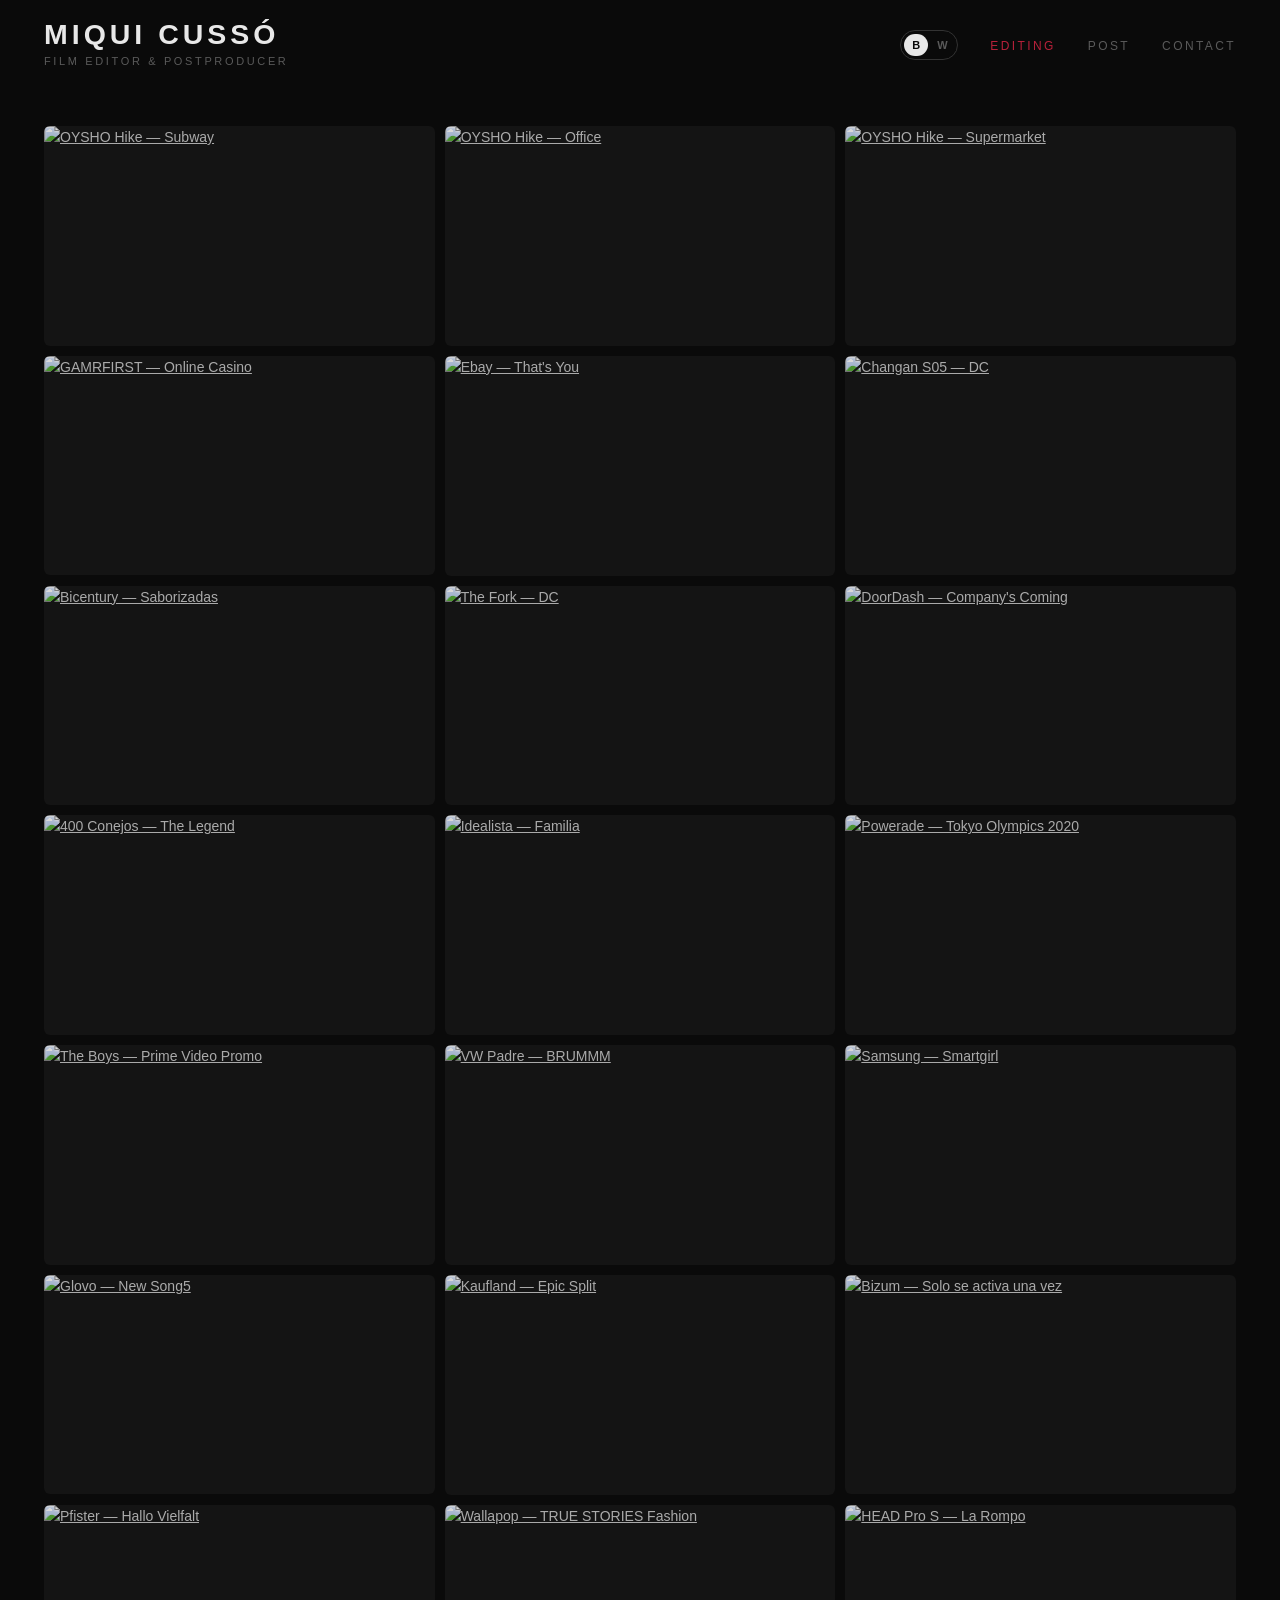
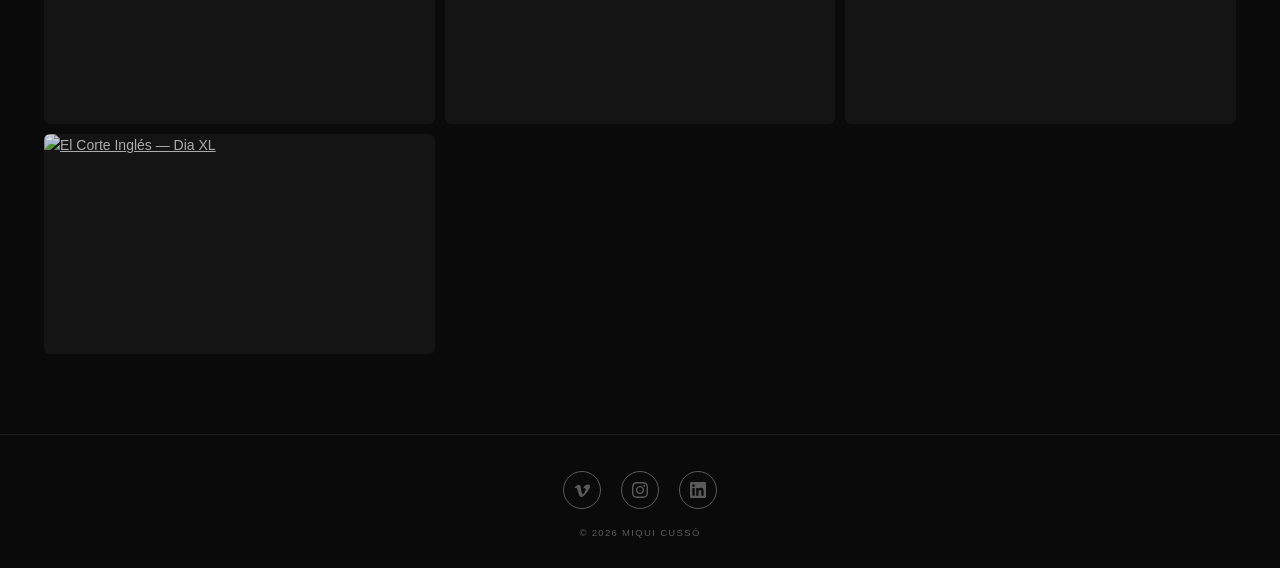
==== index.html @ 6ad82b03 "fix: cache-busting ?v=hash en assets para que cada publicación se vea al momento Co-Authored-By: Cla" ====
<!DOCTYPE html>
<html lang="es">
<head>
  <meta charset="UTF-8">
  <meta name="viewport" content="width=device-width, initial-scale=1.0">
  <title>MIQUI CUSSÓ — Film Editor & Postproducer</title>
  <meta name="description" content="Portfolio de Miqui Cussó, montador de cine y postproductor. Edición, postproducción y acabado de proyectos audiovisuales.">
  <link rel="canonical" href="https://miquelcusso-rgb.github.io/">
  <meta property="og:type" content="profile">
  <meta property="og:title" content="MIQUI CUSSÓ — Film Editor & Postproducer">
  <meta property="og:description" content="Portfolio de Miqui Cussó, montador de cine y postproductor. Edición, postproducción y acabado de proyectos audiovisuales.">
  <meta property="og:url" content="https://miquelcusso-rgb.github.io/">
  <meta property="og:image" content="https://miquelcusso-rgb.github.io/og-image.jpg">
  <meta property="og:image:width" content="1200">
  <meta property="og:image:height" content="630">
  <meta property="og:image:alt" content="MIQUI CUSSÓ — Film Editor & Postproducer">
  <meta property="og:site_name" content="Miqui Cussó — Portfolio">
  <meta name="twitter:card" content="summary_large_image">
  <meta name="twitter:title" content="MIQUI CUSSÓ — Film Editor & Postproducer">
  <meta name="twitter:description" content="Portfolio de Miqui Cussó, montador de cine y postproductor. Edición, postproducción y acabado de proyectos audiovisuales.">
  <meta name="twitter:image" content="https://miquelcusso-rgb.github.io/og-image.jpg">
  <script type="application/ld+json">
  {"@context":"https://schema.org","@type":"Person","name":"Miqui Cussó","url":"https://miquelcusso-rgb.github.io/","jobTitle":"Film Editor & Postproducer","knowsAbout":["Film editing","Post-production","Color grading","Video editing"],"sameAs":["https://www.linkedin.com/in/miquelcusso/","https://www.instagram.com/mikelkuss/","https://vimeo.com/showcase/8984756"]}
  </script>
  <script type="application/ld+json">
  {"@context":"https://schema.org","@type":"WebSite","name":"Miqui Cussó — Portfolio","url":"https://miquelcusso-rgb.github.io/","inLanguage":"es","about":{"@type":"Person","name":"Miqui Cussó"}}
  </script>
  <link rel="icon" href="data:image/svg+xml,<svg xmlns='http://www.w3.org/2000/svg' viewBox='0 0 100 100'><text y='.9em' font-size='90'>✂</text></svg>">
  <script>try{if(localStorage.getItem('theme')==='light')document.documentElement.dataset.theme='light'}catch(e){}</script>
  <link rel="stylesheet" href="/assets/site.css?v=64774981">
</head>
<body data-page="editing">

<div class="nav-outer" id="navOuter">
<nav id="mainNav">
  <a class="nav-brand" href="/">
    <h1>Miqui Cussó <span class="nav-aka-desktop">AKA FURIOSA STUDIO</span></h1>
    <p>Film editor &amp; postproducer</p>
    <p class="nav-aka-mobile">AKA FURIOSA STUDIO</p>
  </a>
  <ul class="nav-links">
    <li><button class="theme-toggle" type="button" aria-pressed="false" aria-label="Switch to white"><span class="tt-b" aria-hidden="true">B</span><span class="tt-w" aria-hidden="true">W</span></button></li>
    <li><a id="nav-editing" href="/" class="active" aria-current="page">Editing</a></li>
    <li><a id="nav-post" href="/post/">Post</a></li>
    <li><a id="nav-contact" href="/contact/">Contact</a></li>
  </ul>
  <div class="nav-right-mobile">
    <button class="theme-toggle" type="button" aria-pressed="false" aria-label="Switch to white"><span class="tt-b" aria-hidden="true">B</span><span class="tt-w" aria-hidden="true">W</span></button>
    <button class="nav-hamburger" id="hamburger" type="button" aria-label="Menu">
      <span></span><span></span><span></span>
    </button>
  </div>
</nav>
</div>

<!-- Mobile menu -->
<div class="nav-mobile" id="navMobile">
  <a id="mob-editing" href="/" class="active" aria-current="page">Editing</a>
  <a id="mob-post" href="/post/">Post</a>
  <a id="mob-contact" href="/contact/">Contact</a>
</div>

<main>
  <section id="section-editing" class="section active">
    <div class="grid" id="grid-editing"></div>
  </section>

  <div id="project-view" class="project-view">
    <a class="project-back" id="back-btn" href="/">Back</a>
    <div class="project-layout">
      <div class="project-meta">
        <h2 id="pv-title"></h2>
        <div class="meta-item" id="wrap-director">
          <div class="meta-label">Director</div>
          <div class="meta-value" id="pv-director"></div>
        </div>
        <div class="meta-item" id="wrap-production">
          <div class="meta-label">Prod Co</div>
          <div class="meta-value" id="pv-production"></div>
        </div>
        <div class="meta-item" id="wrap-posthouse" style="display:none">
          <div class="meta-label">Post House</div>
          <div class="meta-value" id="pv-posthouse"></div>
        </div>
      </div>
      <div class="video-col">
        <div class="video-wrapper">
          <iframe id="pv-iframe" src="" title="Video player" allow="autoplay; fullscreen; picture-in-picture" allowfullscreen></iframe>
        </div>
        <div class="project-nav">
          <button class="project-nav-btn prev" id="btn-prev" type="button">Prev</button>
          <button class="project-nav-btn next" id="btn-next" type="button">Next</button>
        </div>
      </div>
    </div>
    <div class="related-grid" id="related-grid"></div>
  </div>
</main>

<footer>
  <div class="footer-social">
    <a href="https://vimeo.com/showcase/8984756" target="_blank" rel="noopener" aria-label="Vimeo">
      <svg viewBox="0 0 24 24" xmlns="http://www.w3.org/2000/svg"><path d="M23.977 6.416c-.105 2.338-1.739 5.543-4.894 9.609-3.268 4.247-6.026 6.37-8.29 6.37-1.409 0-2.578-1.294-3.553-3.881L5.322 12.5C4.603 9.913 3.83 8.619 3 8.619c-.13 0-.58.27-1.354.81L.748 8.132c.852-.749 1.684-1.498 2.498-2.247C4.523 4.8 5.584 4.112 6.39 4.04c2.06-.198 3.332 1.208 3.81 4.218.515 3.25.872 5.274 1.072 6.07.595 2.707 1.248 4.06 1.963 4.06.556 0 1.391-.876 2.504-2.628 1.113-1.751 1.71-3.082 1.79-3.991.159-1.507-.435-2.261-1.79-2.261-.637 0-1.294.146-1.963.44 1.305-4.277 3.797-6.354 7.474-6.229 2.725.085 4.007 1.847 3.727 5.287z"/></svg>
    </a>
    <a href="https://www.instagram.com/mikelkuss/" target="_blank" rel="noopener" aria-label="Instagram">
      <svg viewBox="0 0 24 24" xmlns="http://www.w3.org/2000/svg"><path d="M12 2.163c3.204 0 3.584.012 4.85.07 3.252.148 4.771 1.691 4.919 4.919.058 1.265.069 1.645.069 4.849 0 3.205-.012 3.584-.069 4.849-.149 3.225-1.664 4.771-4.919 4.919-1.266.058-1.644.07-4.85.07-3.204 0-3.584-.012-4.849-.07-3.26-.149-4.771-1.699-4.919-4.92-.058-1.265-.07-1.644-.07-4.849 0-3.204.013-3.583.07-4.849.149-3.227 1.664-4.771 4.919-4.919 1.266-.057 1.645-.069 4.849-.069zm0-2.163c-3.259 0-3.667.014-4.947.072-4.358.2-6.78 2.618-6.98 6.98-.059 1.281-.073 1.689-.073 4.948 0 3.259.014 3.668.072 4.948.2 4.358 2.618 6.78 6.98 6.98 1.281.058 1.689.072 4.948.072 3.259 0 3.668-.014 4.948-.072 4.354-.2 6.782-2.618 6.979-6.98.059-1.28.073-1.689.073-4.948 0-3.259-.014-3.667-.072-4.947-.196-4.354-2.617-6.78-6.979-6.98-1.281-.059-1.69-.073-4.949-.073zm0 5.838c-3.403 0-6.162 2.759-6.162 6.162s2.759 6.163 6.162 6.163 6.162-2.759 6.162-6.163c0-3.403-2.759-6.162-6.162-6.162zm0 10.162c-2.209 0-4-1.79-4-4 0-2.209 1.791-4 4-4s4 1.791 4 4c0 2.21-1.791 4-4 4zm6.406-11.845c-.796 0-1.441.645-1.441 1.44s.645 1.44 1.441 1.44c.795 0 1.439-.645 1.439-1.44s-.644-1.44-1.439-1.44z"/></svg>
    </a>
    <a href="https://www.linkedin.com/in/miquelcusso/" target="_blank" rel="noopener" aria-label="LinkedIn">
      <svg viewBox="0 0 24 24" xmlns="http://www.w3.org/2000/svg"><path d="M20.447 20.452h-3.554v-5.569c0-1.328-.027-3.037-1.852-3.037-1.853 0-2.136 1.445-2.136 2.939v5.667H9.351V9h3.414v1.561h.046c.477-.9 1.637-1.85 3.37-1.85 3.601 0 4.267 2.37 4.267 5.455v6.286zM5.337 7.433c-1.144 0-2.063-.926-2.063-2.065 0-1.138.92-2.063 2.063-2.063 1.14 0 2.064.925 2.064 2.063 0 1.139-.925 2.065-2.064 2.065zm1.782 13.019H3.555V9h3.564v11.452zM22.225 0H1.771C.792 0 0 .774 0 1.729v20.542C0 23.227.792 24 1.771 24h20.451C23.2 24 24 23.227 24 22.271V1.729C24 .774 23.2 0 22.222 0h.003z"/></svg>
    </a>
  </div>
  <span class="footer-copy">© 2026 Miqui Cussó</span>
</footer>

<script src="/assets/projects.js?v=fb25383c"></script>
<script src="/assets/thumbs.js?v=7ece2269"></script>
<script src="/assets/site.js?v=f5b0f821"></script>
</body>
</html>
---- assets/site.css ----
:root {
  --bg: #0a0a0a;
  --fg: #c8c8c8;
  --fg-dim: #5a5a5a;
  --fg-bright: #e8e8e8;
  --accent: #b8213a;
  --border: #1c1c1c;
  --card-bg: #111;
  --thumb-bg: #141414;
  --line-strong: #333;
  --line-focus: #444;
  --hover-wash: rgba(255,255,255,0.03);
  color-scheme: dark;
  --font: 'Avenir Next', 'Avenir', -apple-system, 'Helvetica Neue', sans-serif;
  --nav-height: 82px;
}
/* Tema white — se activa con <html data-theme="light"> */
:root[data-theme="light"] {
  --bg: #f5f5f3;
  --fg: #3a3a3a;
  --fg-dim: #8a8a8a;
  --fg-bright: #0a0a0a;
  --border: #e2e2df;
  --card-bg: #ececea;
  --thumb-bg: #e6e6e3;
  --line-strong: #c9c9c6;
  --line-focus: #9a9a96;
  --hover-wash: rgba(0,0,0,0.03);
  color-scheme: light;
}
body, .nav-outer, .nav-mobile { transition: background-color 0.25s, color 0.25s; }
:focus-visible { outline: 1px solid var(--accent); outline-offset: 3px; }

/* ── THEME TOGGLE (black / white) ── */
.nav-links { align-items: center; }
.theme-toggle {
  display: inline-flex;
  align-items: center;
  gap: 7px;
  background: none;
  border: none;
  padding: 6px 0;
  cursor: pointer;
  font-family: var(--font);
  font-size: 12px;
  font-weight: 500;
  letter-spacing: 0.2em;
  text-transform: uppercase;
  color: var(--fg-dim);
  transition: color 0.2s;
}
.theme-toggle:hover { color: var(--fg-bright); }
/* Toggle B W: botón con forma de píldora; la letra activa va rellena */
.theme-toggle {
  gap: 2px;
  padding: 3px;
  letter-spacing: 0.08em;
  border: 1px solid var(--line-strong);
  border-radius: 999px;
  transition: border-color 0.2s;
}
.theme-toggle:hover { border-color: var(--fg-dim); }
.theme-toggle .tt-b,
.theme-toggle .tt-w {
  display: inline-flex; align-items: center; justify-content: center;
  width: 24px; height: 22px;
  border-radius: 999px;
  font-size: 11px; font-weight: 600; letter-spacing: 0;
  color: var(--fg-dim);
  transition: background-color 0.2s, color 0.2s;
}
.theme-toggle .tt-b { background: var(--fg-bright); color: var(--bg); }
:root[data-theme="light"] .theme-toggle .tt-b { background: transparent; color: var(--fg-dim); }
:root[data-theme="light"] .theme-toggle .tt-w { background: var(--fg-bright); color: var(--bg); }
.card img:not([src]) { visibility: hidden; }
.nav-right-mobile { display: none; align-items: center; gap: 18px; }
*, *::before, *::after { box-sizing: border-box; margin: 0; padding: 0; }
html { scroll-behavior: smooth; }
body {
  background: var(--bg);
  color: var(--fg);
  font-family: var(--font);
  font-size: 14px;
  line-height: 1.6;
  min-height: 100vh;
  display: flex;
  flex-direction: column;
}

/* ── NAV ── */
nav {
  position: fixed;
  top: 0; left: 0; right: 0;
  height: var(--nav-height);
  display: flex;
  align-items: center;
  justify-content: space-between;
  padding: 8px 44px 0;
  z-index: 101;
  max-width: 2000px;
  margin: 0 auto;
  width: 100%;
}
.nav-outer {
  position: fixed;
  top: 0; left: 0; right: 0;
  height: var(--nav-height);
  background: var(--bg);
  border-bottom: 1px solid transparent;
  transition: border-color 0.3s;
  z-index: 100;
}
.nav-outer.scrolled { border-color: var(--border); }
.nav-brand { cursor: pointer; }
.nav-brand h1 {
  font-size: 28.5px;
  font-weight: 700;
  letter-spacing: 0.14em;
  color: var(--fg-bright);
  text-transform: uppercase;
  line-height: 1.1;
  display: flex;
  align-items: baseline;
  gap: 10px;
}
.nav-brand p {
  font-size: 11px;
  font-weight: 400;
  letter-spacing: 0.24em;
  color: var(--fg-dim);
  text-transform: uppercase;
  margin-top: 3px;
}
/* AKA desktop: inline next to name */
.nav-aka-desktop {
  font-size: 9px;
  font-weight: 400;
  letter-spacing: 0.18em;
  color: var(--fg-dim);
  text-transform: uppercase;
  display: none;
}
/* AKA mobile: below subtitle, hidden by default, only shown on mobile */
.nav-aka-mobile {
  display: none;
  font-size: 9px;
  font-weight: 400;
  letter-spacing: 0.2em;
  color: var(--fg-dim);
  text-transform: uppercase;
  margin-top: 2px;
}
@media (min-width: 701px) {
  .nav-aka-mobile { display: none !important; }
}
.nav-links { display: flex; gap: 32px; list-style: none; }
.nav-links a {
  font-size: 12px;
  font-weight: 500;
  letter-spacing: 0.2em;
  text-transform: uppercase;
  color: var(--fg-dim);
  text-decoration: none;
  transition: color 0.2s;
  cursor: pointer;
}
.nav-links a:hover,
.nav-links a.active { color: var(--accent); }

/* Hamburger button — hidden on desktop */
.nav-hamburger {
  display: none;
  flex-direction: column;
  gap: 5px;
  cursor: pointer;
  background: none;
  border: none;
  padding: 4px;
}
.nav-hamburger span {
  display: block;
  width: 22px;
  height: 1.5px;
  background: var(--fg-dim);
  transition: background 0.2s;
}
.nav-hamburger:hover span { background: var(--fg-bright); }

/* Mobile menu overlay */
.nav-mobile {
  display: none;
  position: fixed;
  top: var(--nav-height);
  left: 0; right: 0;
  background: var(--bg);
  border-bottom: 1px solid var(--border);
  padding: 24px 44px;
  flex-direction: column;
  gap: 24px;
  z-index: 99;
}
.nav-mobile.open { display: flex; }
.nav-mobile a {
  font-size: 13px;
  font-weight: 500;
  letter-spacing: 0.2em;
  text-transform: uppercase;
  color: var(--fg-dim);
  text-decoration: none;
  cursor: pointer;
}
.nav-mobile a:hover,
.nav-mobile a.active { color: var(--accent); }

@media (max-width: 700px) {
  .nav-aka-desktop { display: none !important; }
  nav { padding: 0 20px; }
  .nav-links { display: none; }
  .nav-hamburger { display: flex; }
  .nav-right-mobile { display: flex; }
  .section { padding: 32px 12px 60px; }
  .nav-brand h1 { font-size: 18px; }
  .nav-brand p { font-size: 9px; }
  .grid { gap: 6px; }
  footer { padding: 24px 20px; }

  /* Project view: full width video, meta below */
  .project-view { padding: 0 0 60px; }
  .project-back { display: block; margin: 0; max-width: 100%; padding: 20px 12px 16px; }
  .project-layout {
    display: flex !important;
    flex-direction: column;
    max-width: 100%;
    padding: 0;
    gap: 0;
  }
  .video-col { width: 100%; order: 1; }
  .video-col .video-wrapper {
    border-radius: 0;
    width: 100vw;
    margin-left: calc(-1 * (100vw - 100%) / 2);
    position: relative;
    padding-bottom: 56.25vw;
    height: 0;
  }
  .project-meta { padding: 16px 12px 0; order: 2; }
  .project-meta h2 { font-size: 13px; margin-bottom: 16px; }
  .project-nav { margin: 12px 12px 0; padding-top: 12px; }

  /* Related grid: 3 cols, tight padding */
  .related-grid {
    grid-template-columns: repeat(3, 1fr);
    gap: 4px;
    margin-top: 16px;
    padding: 0 4px;
    max-width: 100%;
  }
}

/* ── MAIN ── */
main { flex: 1; margin-top: var(--nav-height); }
.section {
  display: none;
  padding: 44px 44px 80px;
  animation: fadeIn 0.35s ease;
}
.section.active { display: block; }
@keyframes fadeIn {
  from { opacity: 0; transform: translateY(8px); }
  to   { opacity: 1; transform: translateY(0); }
}

/* ── GRID 4 cols ── */
.grid {
  display: grid;
  grid-template-columns: repeat(3, 1fr);
  gap: 10px;
  max-width: 1350px;
  margin: 0 auto;
}
@media (min-width: 2100px) {
  .grid {
    grid-template-columns: repeat(4, 450px);
    max-width: none;
    justify-content: center;
  }
}
@media (max-width: 800px) {
  .grid {
    grid-template-columns: repeat(2, 1fr);
  }
}
.card {
  position: relative;
  aspect-ratio: 16/9;
  overflow: hidden;
  border-radius: 6px;
  cursor: pointer;
  background: var(--thumb-bg);
  display: block;
}
.card img {
  width: 100%; height: 100%;
  object-fit: cover;
  display: block;
  transition: transform 0.5s ease, filter 0.35s ease;
  filter: brightness(0.85);
}
.card:hover img {
  transform: scale(1.05);
  filter: brightness(0.45);
}
.card-overlay {
  position: absolute;
  inset: 0;
  display: flex;
  align-items: flex-end;
  padding: 13px 15px;
  opacity: 0;
  transition: opacity 0.3s;
  background: linear-gradient(to top, rgba(0,0,0,0.82) 0%, transparent 65%);
}
.card:hover .card-overlay { opacity: 1; }
.card-title {
  font-size: 10.5px;
  font-weight: 600;
  letter-spacing: 0.1em;
  text-transform: uppercase;
  color: #fff;
  line-height: 1.3;
}

/* ── PROJECT VIEW ── */
.project-view {
  display: none;
  padding: 44px 44px 80px;
  animation: fadeIn 0.35s ease;
}
.project-view.active { display: block; }
.project-back {
  font-size: 10px;
  letter-spacing: 0.18em;
  text-transform: uppercase;
  color: var(--fg-dim);
  cursor: pointer;
  transition: color 0.2s;
  display: block;
  margin-bottom: 36px;
  max-width: 1350px;
  margin-left: auto;
  margin-right: auto;
  /* align with video: offset by meta column */
  padding-left: calc(175px + 44px);
}
.project-back:hover { color: var(--fg-bright); }
.project-back::before { content: '← '; }
.project-layout {
  display: grid;
  grid-template-columns: 175px 1fr;
  gap: 44px;
  align-items: start;
  max-width: 1350px;
  margin: 0 auto;
}
.project-meta h2 {
  font-size: 15px;
  font-weight: 700;
  letter-spacing: 0.08em;
  color: var(--fg-bright);
  text-transform: uppercase;
  margin-bottom: 24px;
  line-height: 1.3;
}
.meta-item { margin-bottom: 14px; }
.meta-label {
  font-size: 8.5px;
  letter-spacing: 0.22em;
  text-transform: uppercase;
  color: var(--fg-dim);
}
.meta-value {
  font-size: 11.5px;
  font-weight: 600;
  color: var(--fg);
  letter-spacing: 0.04em;
  margin-top: 2px;
}
.video-wrapper {
  position: relative;
  padding-bottom: 56.25%;
  height: 0;
  background: #000; /* el reproductor siempre en negro */
  border-radius: 3px;
  overflow: hidden;
}
.video-wrapper iframe {
  position: absolute;
  top: 0; left: 0;
  width: 100%; height: 100%;
  border: none;
}
.project-nav {
  display: flex;
  justify-content: space-between;
  margin-top: 28px;
  padding-top: 18px;
  border-top: 1px solid var(--border);
}
.project-nav-btn {
  font-size: 10px;
  letter-spacing: 0.18em;
  text-transform: uppercase;
  color: var(--fg-dim);
  cursor: pointer;
  transition: color 0.2s;
  background: none;
  border: none;
  font-family: var(--font);
}
.project-nav-btn:hover { color: var(--fg-bright); }
.project-nav-btn.prev::before { content: '← '; }
.project-nav-btn.next::after  { content: ' →'; }
.project-nav-btn:disabled { opacity: 0.18; cursor: default; }

/* Related grid */
.related-grid {
  display: grid;
  grid-template-columns: repeat(3, 1fr);
  gap: 10px;
  margin-top: 44px;
  max-width: 1350px;
  margin-left: auto;
  margin-right: auto;
}
.related-grid .card { opacity: 0.55; transition: opacity 0.3s; }
.related-grid .card:hover { opacity: 1; }
.related-grid .card.active-card { opacity: 1; box-shadow: 0 0 0 1px var(--accent); }

/* ── CONTACT ── */
.contact-wrap { max-width: 480px; }
.contact-wrap h2 {
  font-size: 20px;
  font-weight: 700;
  letter-spacing: 0.1em;
  color: var(--fg-bright);
  text-transform: uppercase;
  margin-bottom: 6px;
}
.contact-wrap > p {
  font-size: 11px;
  color: var(--fg-dim);
  letter-spacing: 0.07em;
  margin-bottom: 36px;
}
.form-group { margin-bottom: 22px; }
.form-group label {
  display: block;
  font-size: 8.5px;
  letter-spacing: 0.22em;
  text-transform: uppercase;
  color: var(--fg-dim);
  margin-bottom: 8px;
}
.form-group input,
.form-group textarea {
  width: 100%;
  background: transparent;
  border: none;
  border-bottom: 1px solid var(--border);
  color: var(--fg-bright);
  font-family: var(--font);
  font-size: 13px;
  padding: 10px 0;
  outline: none;
  transition: border-color 0.25s;
}
.form-group input:focus,
.form-group textarea:focus { border-color: var(--line-focus); }
.form-group textarea { resize: vertical; min-height: 110px; }
.btn-submit {
  background: none;
  border: 1px solid var(--line-strong);
  color: var(--fg);
  font-family: var(--font);
  font-size: 9.5px;
  font-weight: 600;
  letter-spacing: 0.24em;
  text-transform: uppercase;
  padding: 13px 38px;
  cursor: pointer;
  transition: border-color 0.25s, color 0.25s, background 0.25s;
}
.btn-submit:hover {
  border-color: var(--fg-bright);
  color: var(--fg-bright);
  background: var(--hover-wash);
}
.form-success {
  display: none;
  font-size: 11px;
  letter-spacing: 0.1em;
  color: var(--fg-dim);
  margin-top: 20px;
}

/* ── FOOTER ── */
footer {
  border-top: 1px solid var(--border);
  padding: 36px 44px 28px;
  display: flex;
  flex-direction: column;
  align-items: center;
  gap: 16px;
}
.footer-social { display: flex; gap: 20px; }
.footer-social a {
  display: flex;
  align-items: center;
  justify-content: center;
  width: 38px;
  height: 38px;
  border-radius: 50%;
  border: 1px solid var(--fg-dim);
  color: var(--fg-dim);
  text-decoration: none;
  transition: border-color 0.2s, color 0.2s;
}
.footer-social a:hover {
  border-color: var(--fg-bright);
  color: var(--fg-bright);
}
.footer-social svg { width: 16px; height: 16px; fill: currentColor; }
.footer-copy {
  font-size: 9.5px;
  letter-spacing: 0.14em;
  color: var(--fg-dim);
  text-transform: uppercase;
}
.footer-social a:hover { color: var(--fg-bright); }

/* AKA Furiosa Studio: solo en la página Post */
body[data-page="post"] .nav-aka-desktop { display: inline; }
@media (max-width: 700px) {
  body[data-page="post"] .nav-aka-mobile { display: block; }
}
.nav-brand { text-decoration: none; display: block; }

.project-back { text-decoration: none; }
.card { color: inherit; }
@media (max-width: 700px) {
  .section { padding: 32px 12px 60px; }
  .project-view { padding: 0 0 60px; }
}
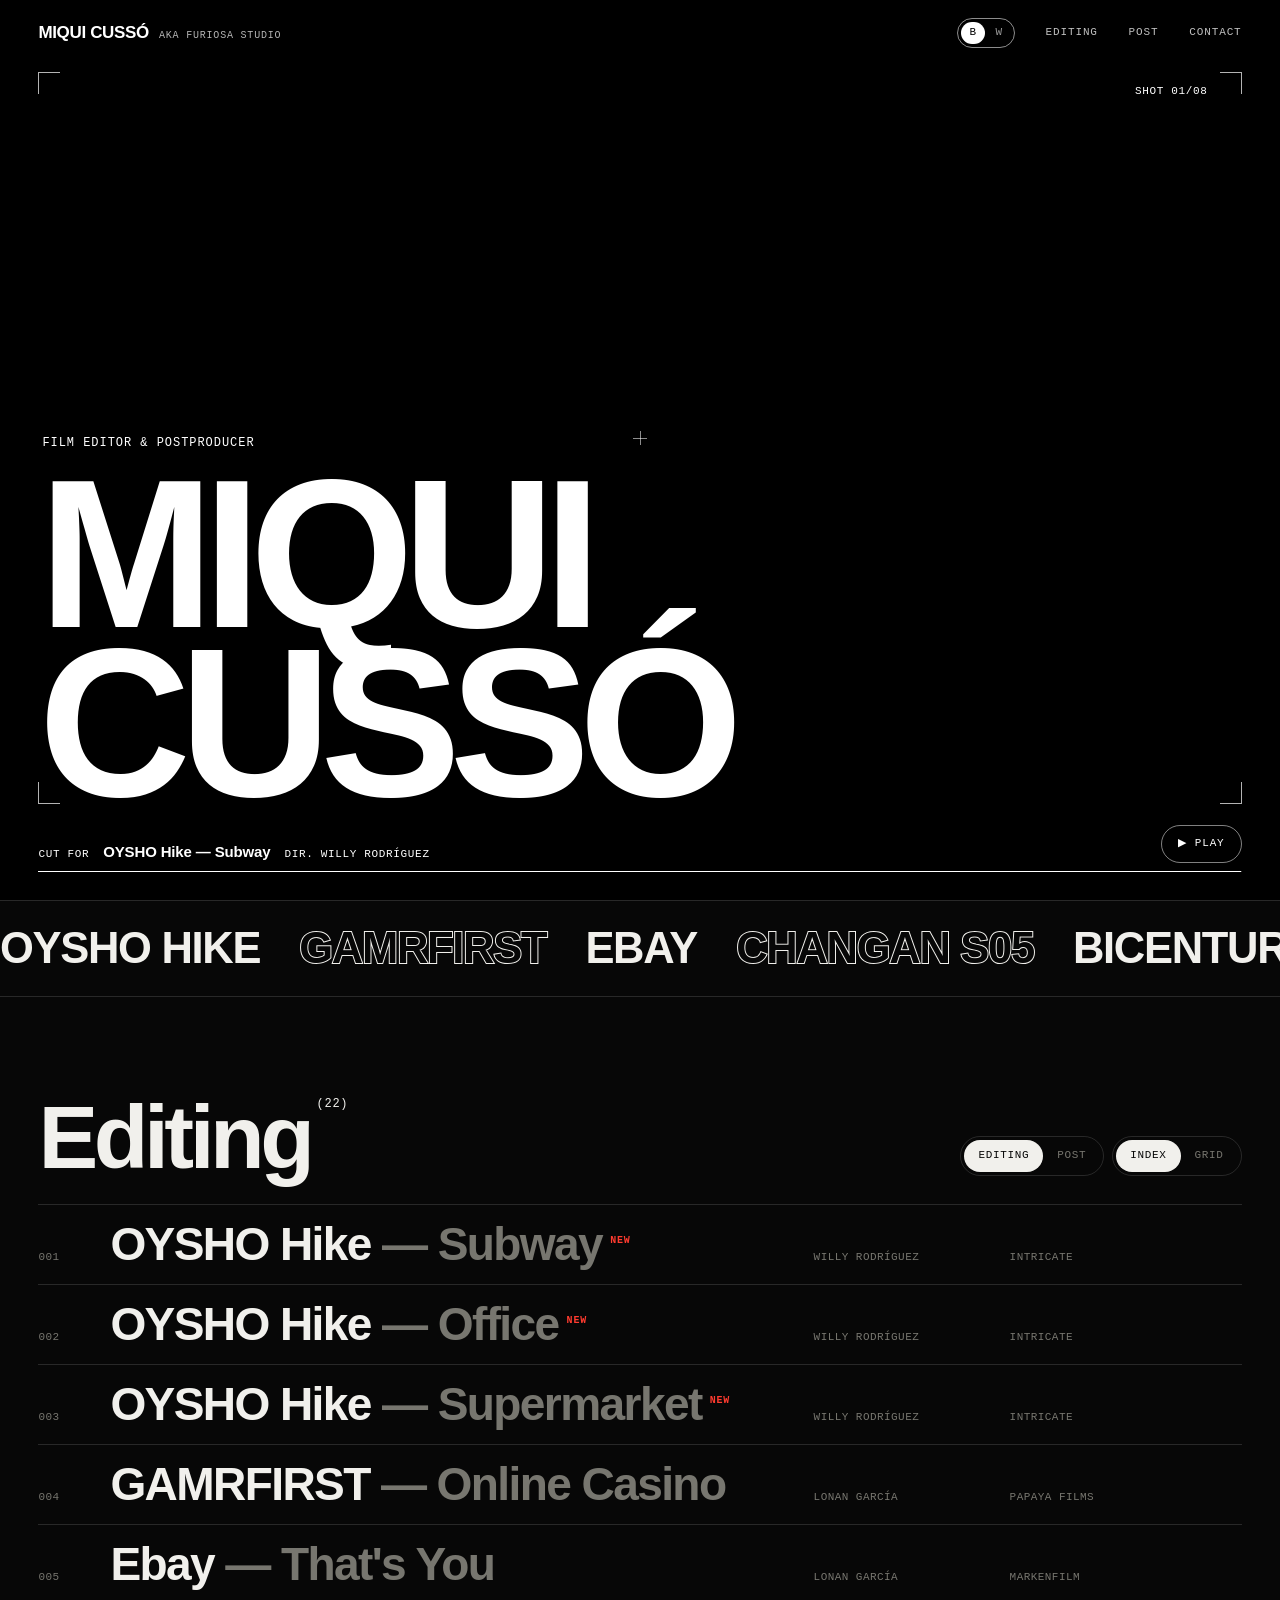
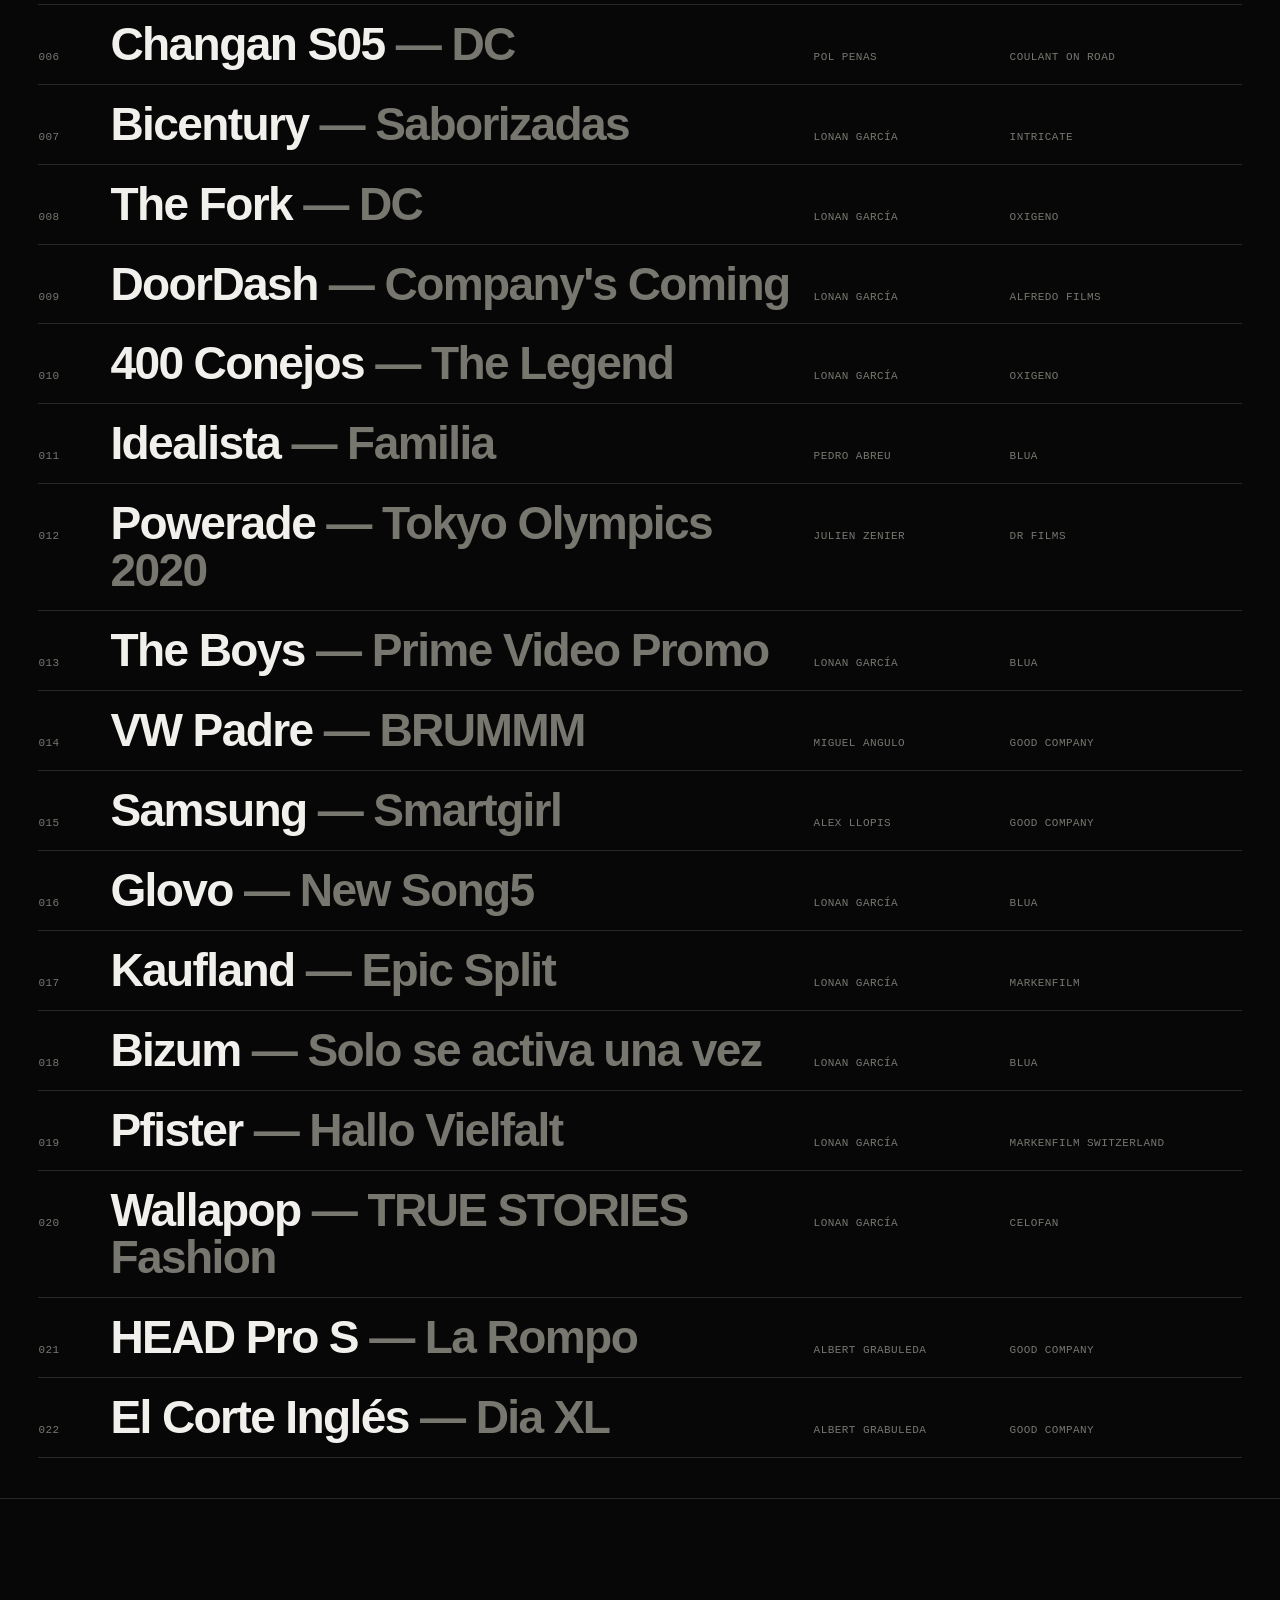
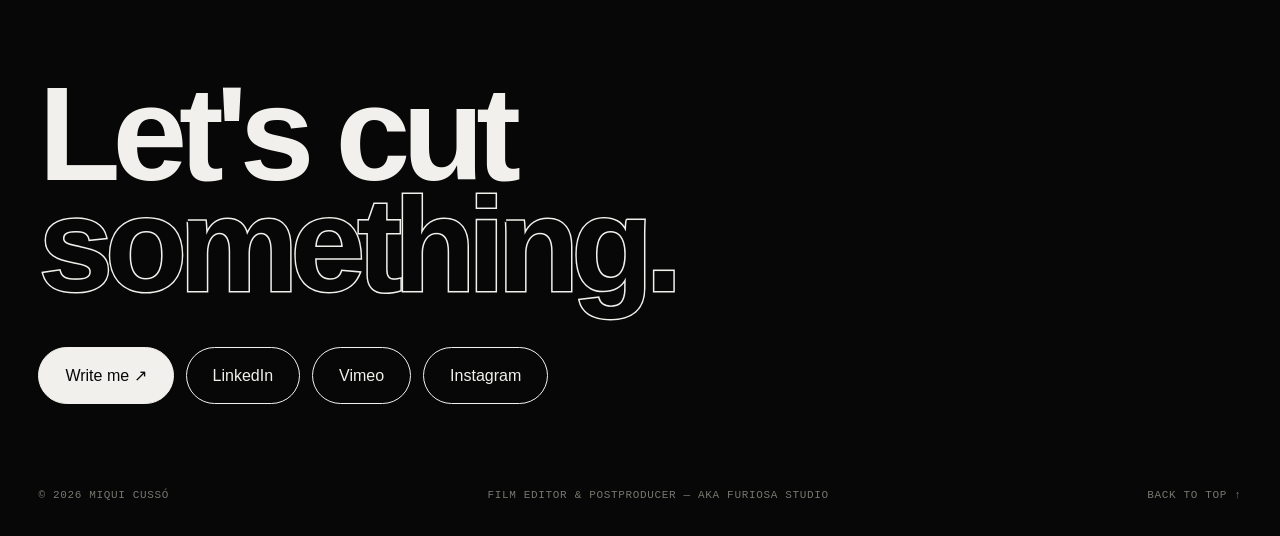
==== commit 6ceb60ad: "feat: "The Cut" pasa a ser la web oficial - / , /post/ y /contact/ generadas desde templates/the-cut" ====
--- a/index.html
+++ b/index.html
@@ -3,117 +3,677 @@
 <head>
   <meta charset="UTF-8">
   <meta name="viewport" content="width=device-width, initial-scale=1.0">
-  <title>MIQUI CUSSÓ — Film Editor & Postproducer</title>
-  <meta name="description" content="Portfolio de Miqui Cussó, montador de cine y postproductor. Edición, postproducción y acabado de proyectos audiovisuales.">
+  <title>MIQUI CUSSÓ — Film Editor &amp; Postproducer</title>
+  <meta name="description" content="Portfolio de Miqui Cussó, montador de cine y postproductor. Edición, postproducción y acabado de spots y piezas de marca para OYSHO, EA Sports, Audi y más.">
   <link rel="canonical" href="https://miquelcusso-rgb.github.io/">
   <meta property="og:type" content="profile">
-  <meta property="og:title" content="MIQUI CUSSÓ — Film Editor & Postproducer">
-  <meta property="og:description" content="Portfolio de Miqui Cussó, montador de cine y postproductor. Edición, postproducción y acabado de proyectos audiovisuales.">
+  <meta property="og:title" content="MIQUI CUSSÓ — Film Editor &amp; Postproducer">
+  <meta property="og:description" content="Portfolio de Miqui Cussó, montador de cine y postproductor. Edición, postproducción y acabado de spots y piezas de marca para OYSHO, EA Sports, Audi y más.">
   <meta property="og:url" content="https://miquelcusso-rgb.github.io/">
-  <meta property="og:image" content="https://miquelcusso-rgb.github.io/og-image.jpg">
+  <meta property="og:image" content="https://miquelcusso-rgb.github.io/og-image.jpg?v=a04cc94a">
   <meta property="og:image:width" content="1200">
   <meta property="og:image:height" content="630">
-  <meta property="og:image:alt" content="MIQUI CUSSÓ — Film Editor & Postproducer">
+  <meta property="og:image:alt" content="MIQUI CUSSÓ — Film Editor &amp; Postproducer">
   <meta property="og:site_name" content="Miqui Cussó — Portfolio">
   <meta name="twitter:card" content="summary_large_image">
-  <meta name="twitter:title" content="MIQUI CUSSÓ — Film Editor & Postproducer">
-  <meta name="twitter:description" content="Portfolio de Miqui Cussó, montador de cine y postproductor. Edición, postproducción y acabado de proyectos audiovisuales.">
-  <meta name="twitter:image" content="https://miquelcusso-rgb.github.io/og-image.jpg">
+  <meta name="twitter:title" content="MIQUI CUSSÓ — Film Editor &amp; Postproducer">
+  <meta name="twitter:description" content="Portfolio de Miqui Cussó, montador de cine y postproductor. Edición, postproducción y acabado de spots y piezas de marca para OYSHO, EA Sports, Audi y más.">
+  <meta name="twitter:image" content="https://miquelcusso-rgb.github.io/og-image.jpg?v=a04cc94a">
   <script type="application/ld+json">
   {"@context":"https://schema.org","@type":"Person","name":"Miqui Cussó","url":"https://miquelcusso-rgb.github.io/","jobTitle":"Film Editor & Postproducer","knowsAbout":["Film editing","Post-production","Color grading","Video editing"],"sameAs":["https://www.linkedin.com/in/miquelcusso/","https://www.instagram.com/mikelkuss/","https://vimeo.com/showcase/8984756"]}
   </script>
   <script type="application/ld+json">
   {"@context":"https://schema.org","@type":"WebSite","name":"Miqui Cussó — Portfolio","url":"https://miquelcusso-rgb.github.io/","inLanguage":"es","about":{"@type":"Person","name":"Miqui Cussó"}}
   </script>
+  <script type="application/ld+json">
+  {"@context":"https://schema.org","@type":"ItemList","name":"Editing — Miqui Cussó","itemListElement":[{"@type":"ListItem","position":1,"name":"OYSHO Hike — Subway","url":"https://miquelcusso-rgb.github.io/?p=e20"},{"@type":"ListItem","position":2,"name":"OYSHO Hike — Office","url":"https://miquelcusso-rgb.github.io/?p=e21"},{"@type":"ListItem","position":3,"name":"OYSHO Hike — Supermarket","url":"https://miquelcusso-rgb.github.io/?p=e22"},{"@type":"ListItem","position":4,"name":"GAMRFIRST — Online Casino","url":"https://miquelcusso-rgb.github.io/?p=e01"},{"@type":"ListItem","position":5,"name":"Ebay — That's You","url":"https://miquelcusso-rgb.github.io/?p=e02"},{"@type":"ListItem","position":6,"name":"Changan S05 — DC","url":"https://miquelcusso-rgb.github.io/?p=e03"},{"@type":"ListItem","position":7,"name":"Bicentury — Saborizadas","url":"https://miquelcusso-rgb.github.io/?p=e04"},{"@type":"ListItem","position":8,"name":"The Fork — DC","url":"https://miquelcusso-rgb.github.io/?p=e05"},{"@type":"ListItem","position":9,"name":"DoorDash — Company's Coming","url":"https://miquelcusso-rgb.github.io/?p=e06"},{"@type":"ListItem","position":10,"name":"400 Conejos — The Legend","url":"https://miquelcusso-rgb.github.io/?p=e07"},{"@type":"ListItem","position":11,"name":"Idealista — Familia","url":"https://miquelcusso-rgb.github.io/?p=e08"},{"@type":"ListItem","position":12,"name":"Powerade — Tokyo Olympics 2020","url":"https://miquelcusso-rgb.github.io/?p=e09"},{"@type":"ListItem","position":13,"name":"The Boys — Prime Video Promo","url":"https://miquelcusso-rgb.github.io/?p=e10"},{"@type":"ListItem","position":14,"name":"VW Padre — BRUMMM","url":"https://miquelcusso-rgb.github.io/?p=e11"},{"@type":"ListItem","position":15,"name":"Samsung — Smartgirl","url":"https://miquelcusso-rgb.github.io/?p=e12"},{"@type":"ListItem","position":16,"name":"Glovo — New Song5","url":"https://miquelcusso-rgb.github.io/?p=e13"},{"@type":"ListItem","position":17,"name":"Kaufland — Epic Split","url":"https://miquelcusso-rgb.github.io/?p=e14"},{"@type":"ListItem","position":18,"name":"Bizum — Solo se activa una vez","url":"https://miquelcusso-rgb.github.io/?p=e15"},{"@type":"ListItem","position":19,"name":"Pfister — Hallo Vielfalt","url":"https://miquelcusso-rgb.github.io/?p=e16"},{"@type":"ListItem","position":20,"name":"Wallapop — TRUE STORIES Fashion","url":"https://miquelcusso-rgb.github.io/?p=e17"},{"@type":"ListItem","position":21,"name":"HEAD Pro S — La Rompo","url":"https://miquelcusso-rgb.github.io/?p=e18"},{"@type":"ListItem","position":22,"name":"El Corte Inglés — Dia XL","url":"https://miquelcusso-rgb.github.io/?p=e19"}]}
+  </script>
   <link rel="icon" href="data:image/svg+xml,<svg xmlns='http://www.w3.org/2000/svg' viewBox='0 0 100 100'><text y='.9em' font-size='90'>✂</text></svg>">
+  <link rel="preconnect" href="https://fonts.googleapis.com">
+  <link rel="preconnect" href="https://fonts.gstatic.com" crossorigin>
+  <link href="https://fonts.googleapis.com/css2?family=Inter+Tight:wght@400;500;600;800&family=JetBrains+Mono:wght@400;500&display=swap" rel="stylesheet">
   <script>try{if(localStorage.getItem('theme')==='light')document.documentElement.dataset.theme='light'}catch(e){}</script>
-  <link rel="stylesheet" href="/assets/site.css?v=64774981">
+  <style>
+    :root {
+      --bg: #070707;
+      --fg: #f1f0ec;
+      --dim: #77766f;
+      --line: rgba(241,240,236,0.14);
+      --rec: #ff3b2f;
+      --sans: 'Inter Tight', 'Helvetica Neue', Arial, sans-serif;
+      --mono: 'JetBrains Mono', ui-monospace, Menlo, monospace;
+      --pad: clamp(16px, 3vw, 40px);
+      color-scheme: dark;
+    }
+    :root[data-theme="light"] {
+      --bg: #f1f0ec;
+      --fg: #0b0b0b;
+      --dim: #8a8983;
+      --line: rgba(11,11,11,0.14);
+      color-scheme: light;
+    }
+    *, *::before, *::after { box-sizing: border-box; margin: 0; padding: 0; }
+    html { -webkit-text-size-adjust: 100%; }
+    body {
+      background: var(--bg); color: var(--fg);
+      font-family: var(--sans); font-size: 15px; line-height: 1.45;
+      overflow-x: hidden;
+      transition: background-color .3s, color .3s;
+    }
+    a { color: inherit; text-decoration: none; }
+    button { font: inherit; color: inherit; background: none; border: 0; cursor: pointer; }
+    :focus-visible { outline: 1px solid var(--rec); outline-offset: 3px; }
+    .mono { font-family: var(--mono); font-size: 11px; letter-spacing: .06em; text-transform: uppercase; }
+
+    /* ── HUD (cabecera fija, en diferencia sobre la imagen) ── */
+    .hud {
+      position: fixed; inset: 0 0 auto 0; z-index: 50;
+      display: flex; justify-content: space-between; align-items: center;
+      padding: 18px var(--pad);
+      mix-blend-mode: difference; color: #fff;
+    }
+    .hud-brand { font-weight: 800; letter-spacing: -.02em; font-size: 17px; }
+    .hud-brand span { font-family: var(--mono); font-weight: 400; font-size: 10px; letter-spacing: .08em; margin-left: 10px; opacity: .7; }
+    .hud nav { display: flex; gap: clamp(14px, 2.4vw, 32px); align-items: center; }
+    .hud nav a, .hud nav button { font-family: var(--mono); font-size: 11px; letter-spacing: .08em; text-transform: uppercase; opacity: .75; transition: opacity .2s; }
+    .hud nav a:hover, .hud nav button:hover { opacity: 1; }
+    .bw { display: inline-flex; gap: 2px; padding: 3px; border: 1px solid rgba(255,255,255,.55); border-radius: 999px; }
+    .hud nav .bw { opacity: 1; }
+    .bw span { display: inline-flex; align-items: center; justify-content: center; width: 24px; height: 22px; border-radius: 999px; font-weight: 500; letter-spacing: 0; transition: background .2s, color .2s; color: rgba(255,255,255,.6); }
+    .bw .b { background: #fff; color: #000; }
+    :root[data-theme="light"] .bw .b { background: transparent; color: rgba(255,255,255,.6); }
+    :root[data-theme="light"] .bw .w { background: #fff; color: #000; }
+
+    /* ── HERO ── */
+    .hero { position: relative; height: 100svh; min-height: 520px; overflow: hidden; background: #000; color: #fff; }
+    .shot {
+      position: absolute; inset: 0;
+      background: #000 center / cover no-repeat;
+      opacity: 0;
+    }
+    .shot.on { opacity: 1; animation: push 4.2s linear forwards; }
+    @keyframes push { from { transform: scale(1.12); } to { transform: scale(1.0); } }
+    .hero::after {
+      content: ''; position: absolute; inset: 0; pointer-events: none;
+      background:
+        linear-gradient(to top, rgba(0,0,0,.75) 0%, rgba(0,0,0,0) 45%),
+        linear-gradient(to bottom, rgba(0,0,0,.45) 0%, rgba(0,0,0,0) 25%);
+    }
+    .flash { position: absolute; inset: 0; background: #fff; opacity: 0; pointer-events: none; z-index: 2; }
+    .flash.go { animation: flash .12s steps(1) 1; }
+    @keyframes flash { 0% { opacity: .9; } 100% { opacity: 0; } }
+    /* guías de encuadre */
+    .guides { position: absolute; inset: 72px var(--pad) 96px; pointer-events: none; z-index: 3; }
+    .guides i { position: absolute; width: 22px; height: 22px; border: 0 solid rgba(255,255,255,.7); }
+    .guides i:nth-child(1) { top: 0; left: 0; border-top-width: 1px; border-left-width: 1px; }
+    .guides i:nth-child(2) { top: 0; right: 0; border-top-width: 1px; border-right-width: 1px; }
+    .guides i:nth-child(3) { bottom: 0; left: 0; border-bottom-width: 1px; border-left-width: 1px; }
+    .guides i:nth-child(4) { bottom: 0; right: 0; border-bottom-width: 1px; border-right-width: 1px; }
+    .guides b { position: absolute; left: 50%; top: 50%; width: 14px; height: 14px; transform: translate(-50%,-50%); }
+    .guides b::before, .guides b::after { content: ''; position: absolute; background: rgba(255,255,255,.55); }
+    .guides b::before { left: 50%; top: 0; bottom: 0; width: 1px; }
+    .guides b::after { top: 50%; left: 0; right: 0; height: 1px; }
+    .hero-meta { position: absolute; z-index: 4; top: 84px; left: calc(var(--pad) + 34px); right: calc(var(--pad) + 34px); display: flex; justify-content: flex-end; }
+    @keyframes blink { 50% { opacity: 0; } }
+    .hero-title {
+      position: absolute; z-index: 4; left: var(--pad); right: var(--pad); bottom: 92px;
+      font-weight: 800; letter-spacing: -.055em; line-height: .8;
+      font-size: clamp(64px, 16.5vw, 300px);
+      mix-blend-mode: difference; color: #fff;
+      user-select: none;
+    }
+    .hero-title small { display: block; font-family: var(--mono); font-weight: 400; font-size: 12px; letter-spacing: .08em; text-transform: uppercase; margin: 0 0 18px 4px; line-height: 1.4; }
+    .hero-bar {
+      position: absolute; z-index: 4; left: var(--pad); right: var(--pad); bottom: 28px;
+      display: grid; grid-template-columns: 1fr auto; gap: 8px 24px; align-items: end;
+    }
+    .hero-now { display: flex; gap: 14px; align-items: baseline; flex-wrap: wrap; }
+    .hero-now strong { font-weight: 600; font-size: 15px; letter-spacing: -.01em; }
+    .hero-play { display: inline-flex; align-items: center; gap: 10px; font-family: var(--mono); font-size: 11px; letter-spacing: .08em; text-transform: uppercase; padding: 10px 16px; border: 1px solid rgba(255,255,255,.5); border-radius: 999px; transition: background .2s, color .2s; color: #fff; }
+    .hero-play:hover { background: #fff; color: #000; }
+    .scrub { grid-column: 1 / -1; height: 1px; background: rgba(255,255,255,.25); position: relative; overflow: hidden; }
+    .scrub i { position: absolute; inset: 0; background: #fff; transform-origin: left; transform: scaleX(0); }
+    .scrub i.run { animation: scrub 4.2s linear forwards; }
+    @keyframes scrub { to { transform: scaleX(1); } }
+
+    /* ── TICKER de marcas ── */
+    .ticker { border-block: 1px solid var(--line); overflow: hidden; white-space: nowrap; padding: 16px 0; }
+    .ticker-track { display: inline-flex; animation: tick 60s linear infinite; }
+    .ticker span { font-weight: 800; font-size: clamp(22px, 3.4vw, 44px); letter-spacing: -.03em; padding-right: .9em; text-transform: uppercase; }
+    .ticker span:nth-child(even) { -webkit-text-stroke: 2px var(--fg); paint-order: stroke fill; color: var(--bg); }
+    @keyframes tick { to { transform: translateX(-50%); } }
+
+    /* ── WORK ── */
+    .work { padding: clamp(48px, 8vw, 120px) var(--pad) 40px; }
+    .work-head { display: flex; justify-content: space-between; align-items: end; gap: 24px; flex-wrap: wrap; margin-bottom: 28px; }
+    .work-head h2 { font-weight: 800; font-size: clamp(40px, 7vw, 104px); letter-spacing: -.05em; line-height: .85; }
+    .work-head h2 sup { font-family: var(--mono); font-weight: 400; font-size: 12px; letter-spacing: .06em; vertical-align: top; margin-left: 6px; }
+    .controls { display: flex; gap: 8px; flex-wrap: wrap; position: sticky; top: 64px; }
+    .seg { display: inline-flex; border: 1px solid var(--line); border-radius: 999px; padding: 3px; }
+    .seg button { font-family: var(--mono); font-size: 11px; letter-spacing: .06em; text-transform: uppercase; padding: 8px 14px; border-radius: 999px; color: var(--dim); transition: color .2s, background .2s; }
+    .seg button[aria-pressed="true"] { background: var(--fg); color: var(--bg); }
+
+    /* Index */
+    .index { list-style: none; border-top: 1px solid var(--line); }
+    .row {
+      display: grid; grid-template-columns: 56px 1fr 180px 160px 56px; gap: 16px; align-items: baseline;
+      padding: 16px 0; border-bottom: 1px solid var(--line);
+      transition: opacity .25s, padding .3s;
+    }
+    .row .t { font-weight: 600; font-size: clamp(22px, 3.6vw, 52px); letter-spacing: -.035em; line-height: 1.02; transition: transform .35s cubic-bezier(.2,.7,.2,1); }
+    .row .t em { font-style: normal; color: var(--dim); }
+    .row .n, .row .d, .row .c, .row .len { font-family: var(--mono); font-size: 11px; letter-spacing: .04em; text-transform: uppercase; color: var(--dim); }
+    .row .len { text-align: right; }
+    .row .thumb { display: none; }
+    @media (hover: hover) {
+      .index:hover .row { opacity: .28; }
+      .index .row:hover { opacity: 1; }
+      .row:hover .t { transform: translateX(14px); }
+    }
+    .is-new { font-family: var(--mono); font-size: 10px; color: var(--rec); letter-spacing: .08em; vertical-align: super; margin-left: 8px; }
+
+    /* Peek: previsualización que sigue al cursor */
+    .peek {
+      position: fixed; z-index: 40; left: 0; top: 0; width: min(34vw, 520px); aspect-ratio: 16/9;
+      pointer-events: none; overflow: hidden; background: #000 center / cover no-repeat;
+      opacity: 0; transform: translate(6%, -50%) scale(.85);
+      transition: opacity .25s, transform .35s cubic-bezier(.2,.7,.2,1);
+    }
+    .peek.show { opacity: 1; transform: translate(6%, -50%) scale(1); }
+    .vid { position: absolute; inset: 0; opacity: 0; transition: opacity .4s; }
+    .vid.playing { opacity: 1; }
+    .vid iframe { position: absolute; top: 50%; left: 50%; width: 100%; height: 100%; transform: translate(-50%,-50%) scale(1.02); border: 0; }
+
+    /* Grid (bento) */
+    .mosaic {
+      display: none; grid-template-columns: repeat(4, 1fr); grid-auto-flow: dense; gap: 6px;
+      grid-auto-rows: calc((100vw - 2 * var(--pad) - 18px) / 4 * 0.5625);
+    }
+    .view-grid .mosaic { display: grid; }
+    .view-grid .index { display: none; }
+    .tile { position: relative; overflow: hidden; background: #111 center / cover no-repeat; }
+    .tile:nth-child(6n+1) { grid-column: span 2; grid-row: span 2; }
+    .tile:nth-child(6n+4) { grid-column: span 2; }
+    .tile .bg { position: absolute; inset: 0; background: inherit; transition: transform .8s cubic-bezier(.2,.7,.2,1), filter .4s; }
+    .tile:hover .bg { transform: scale(1.06); filter: brightness(.7); }
+    .tile .cap { position: absolute; left: 12px; right: 12px; bottom: 10px; color: #fff; z-index: 2; display: flex; justify-content: space-between; gap: 10px; align-items: end; opacity: 0; transform: translateY(6px); transition: opacity .3s, transform .3s; }
+    .tile .cap strong { font-weight: 600; font-size: 15px; letter-spacing: -.01em; line-height: 1.15; }
+    .tile:hover .cap, .tile:focus-visible .cap { opacity: 1; transform: none; }
+    .tile::after { content: ''; position: absolute; inset: 0; background: linear-gradient(to top, rgba(0,0,0,.7), transparent 55%); opacity: 0; transition: opacity .3s; z-index: 1; }
+    .tile:hover::after { opacity: 1; }
+
+    /* ── PLAYER ── */
+    .player {
+      position: fixed; inset: 0; z-index: 100; background: #000; color: #fff;
+      display: grid; grid-template-rows: auto 1fr auto auto; opacity: 0; pointer-events: none; transition: opacity .3s;
+    }
+    .player.open { opacity: 1; pointer-events: auto; }
+    .p-top { display: flex; justify-content: space-between; align-items: center; padding: 16px var(--pad); }
+    .p-close { font-family: var(--mono); font-size: 11px; letter-spacing: .08em; text-transform: uppercase; opacity: .8; }
+    .p-close:hover { opacity: 1; }
+    .p-stage { display: flex; align-items: center; justify-content: center; padding: 0 var(--pad); min-height: 0; }
+    .p-frame { position: relative; width: min(100%, calc((100svh - 260px) * 16 / 9)); aspect-ratio: 16/9; background: #0c0c0c; }
+    .p-frame iframe { position: absolute; inset: 0; width: 100%; height: 100%; border: 0; }
+    .p-info { display: grid; grid-template-columns: 1fr auto; gap: 16px; padding: 18px var(--pad) 12px; align-items: end; }
+    .p-info h3 { font-weight: 800; font-size: clamp(24px, 3.4vw, 44px); letter-spacing: -.04em; line-height: 1; }
+    .p-credits { display: flex; gap: 28px; flex-wrap: wrap; margin-top: 10px; }
+    .p-credits div { font-size: 14px; }
+    .p-credits span { display: block; color: #8d8c86; }
+    .p-nav { display: flex; gap: 8px; }
+    .p-nav button { font-family: var(--mono); font-size: 11px; letter-spacing: .06em; text-transform: uppercase; border: 1px solid rgba(255,255,255,.3); border-radius: 999px; padding: 10px 14px; transition: background .2s, color .2s; }
+    .p-nav button:hover:not(:disabled) { background: #fff; color: #000; }
+    .p-nav button:disabled { opacity: .25; cursor: default; }
+    .p-nav kbd { font-family: inherit; opacity: .55; margin: 0 4px; }
+    .strip { display: flex; gap: 4px; overflow-x: auto; padding: 10px var(--pad) 18px; scrollbar-width: none; }
+    .strip::-webkit-scrollbar { display: none; }
+    .strip button { flex: 0 0 auto; width: 120px; aspect-ratio: 16/9; background: #111 center / cover no-repeat; opacity: .35; transition: opacity .2s; position: relative; }
+    .strip button:hover { opacity: .8; }
+    .strip button.cur { opacity: 1; }
+    .strip button.cur::after { content: ''; position: absolute; left: 0; right: 0; bottom: -6px; height: 2px; background: var(--rec); }
+
+    /* ── CONTACT ── */
+    .contact { padding: clamp(80px, 14vw, 200px) var(--pad) 60px; border-top: 1px solid var(--line); }
+    .contact h2 { font-weight: 800; font-size: clamp(48px, 10.5vw, 190px); letter-spacing: -.06em; line-height: .82; }
+    .contact h2 .out { -webkit-text-stroke: 3px var(--fg); paint-order: stroke fill; color: var(--bg); }
+    .contact-row { display: flex; flex-wrap: wrap; gap: 12px; margin-top: 48px; align-items: center; }
+    .pill { display: inline-flex; align-items: center; gap: 10px; padding: 16px 26px; border: 1px solid var(--fg); border-radius: 999px; font-weight: 500; font-size: 16px; transition: background .2s, color .2s; }
+    .pill:hover, .pill.solid { background: var(--fg); color: var(--bg); }
+    .pill.solid:hover { background: transparent; color: var(--fg); }
+    .pill.social svg { display: none; width: 20px; height: 20px; fill: currentColor; }
+    @media (max-width: 760px) {
+      /* Móvil: Write me + 3 logos en una sola línea */
+      .contact-row { flex-wrap: nowrap; gap: 10px; }
+      .pill.solid { flex: 1 1 auto; justify-content: center; padding: 15px 18px; white-space: nowrap; }
+      .pill.social { flex: 0 0 auto; width: 52px; height: 52px; padding: 0; justify-content: center; }
+      .pill.social span { display: none; }
+      .pill.social svg { display: block; }
+    }
+    footer { display: flex; justify-content: space-between; gap: 16px; flex-wrap: wrap; padding: 24px var(--pad) 32px; color: var(--dim); }
+    footer a:hover { color: var(--fg); }
+
+    /* ── reveal al hacer scroll ── */
+    .rv { opacity: 0; transform: translateY(24px); transition: opacity .8s, transform .8s cubic-bezier(.2,.7,.2,1); }
+    .rv.in { opacity: 1; transform: none; }
+
+    /* ── MÓVIL ── */
+    @media (max-width: 760px) {
+      .hud-brand span, .hud nav .hide-m { display: none; }
+      .hud { padding: 16px; }
+      .hud-brand { font-size: 14px; white-space: nowrap; }
+      .hud nav { gap: 11px; }
+      .hud nav a { font-size: 10px; letter-spacing: .04em; }
+      .bw span { width: 21px; height: 20px; }
+      .guides { inset: 64px 12px 120px; }
+      .hero-meta { top: 76px; left: 28px; right: 28px; }
+      .hero-title { bottom: 178px; }
+      .guides { bottom: 170px; }
+      .hero-bar { grid-template-columns: 1fr; }
+      .row { grid-template-columns: 92px 1fr; gap: 4px 14px; padding: 12px 0; align-items: center; }
+      .row .thumb { display: block; grid-row: span 3; width: 92px; aspect-ratio: 16/9; background: #111 center / cover no-repeat; }
+      .row .n, .row .len { display: none; }
+      .row .t { font-size: 19px; }
+      .row .d, .row .c { font-size: 10px; }
+      .mosaic { grid-template-columns: repeat(2, 1fr); grid-auto-rows: calc((100vw - 2 * var(--pad) - 6px) / 2 * 0.5625); }
+      .tile:nth-child(6n+4) { grid-column: auto; }
+      .tile .cap { opacity: 1; transform: none; }
+      .tile::after { opacity: 1; }
+      .controls { top: 56px; }
+      .p-info { grid-template-columns: 1fr; }
+      .strip button { width: 92px; }
+    }
+    @media (hover: none) { .peek { display: none; } }
+    @media (prefers-reduced-motion: reduce) {
+      .shot.on, .scrub i.run, .ticker-track { animation: none; }
+      .rv { opacity: 1; transform: none; }
+    }
+  </style>
 </head>
 <body data-page="editing">
 
-<div class="nav-outer" id="navOuter">
-<nav id="mainNav">
-  <a class="nav-brand" href="/">
-    <h1>Miqui Cussó <span class="nav-aka-desktop">AKA FURIOSA STUDIO</span></h1>
-    <p>Film editor &amp; postproducer</p>
-    <p class="nav-aka-mobile">AKA FURIOSA STUDIO</p>
-  </a>
-  <ul class="nav-links">
-    <li><button class="theme-toggle" type="button" aria-pressed="false" aria-label="Switch to white"><span class="tt-b" aria-hidden="true">B</span><span class="tt-w" aria-hidden="true">W</span></button></li>
-    <li><a id="nav-editing" href="/" class="active" aria-current="page">Editing</a></li>
-    <li><a id="nav-post" href="/post/">Post</a></li>
-    <li><a id="nav-contact" href="/contact/">Contact</a></li>
-  </ul>
-  <div class="nav-right-mobile">
-    <button class="theme-toggle" type="button" aria-pressed="false" aria-label="Switch to white"><span class="tt-b" aria-hidden="true">B</span><span class="tt-w" aria-hidden="true">W</span></button>
-    <button class="nav-hamburger" id="hamburger" type="button" aria-label="Menu">
-      <span></span><span></span><span></span>
-    </button>
+<header class="hud">
+  <a class="hud-brand" href="/" data-nav="editing">MIQUI CUSSÓ<span>AKA FURIOSA STUDIO</span></a>
+  <nav>
+    <button class="bw" type="button" id="bw" aria-label="Switch to white"><span class="b">B</span><span class="w">W</span></button>
+    <a href="/" data-nav="editing">Editing</a>
+    <a href="/post/" data-nav="post">Post</a>
+    <a href="/contact/" data-nav="contact">Contact</a>
+  </nav>
+</header>
+
+<section class="hero" id="top" aria-label="Showreel">
+  <div class="shot" id="shotA"></div>
+  <div class="shot" id="shotB"></div>
+  <div class="flash" id="flash"></div>
+  <div class="guides" aria-hidden="true"><i></i><i></i><i></i><i></i><b></b></div>
+  <div class="hero-meta mono" aria-hidden="true">
+    <span class="fps">SHOT <span id="shotN">01</span>/<span id="shotT">08</span></span>
   </div>
-</nav>
-</div>
-
-<!-- Mobile menu -->
-<div class="nav-mobile" id="navMobile">
-  <a id="mob-editing" href="/" class="active" aria-current="page">Editing</a>
-  <a id="mob-post" href="/post/">Post</a>
-  <a id="mob-contact" href="/contact/">Contact</a>
-</div>
-
-<main>
-  <section id="section-editing" class="section active">
-    <div class="grid" id="grid-editing"></div>
-  </section>
-
-  <div id="project-view" class="project-view">
-    <a class="project-back" id="back-btn" href="/">Back</a>
-    <div class="project-layout">
-      <div class="project-meta">
-        <h2 id="pv-title"></h2>
-        <div class="meta-item" id="wrap-director">
-          <div class="meta-label">Director</div>
-          <div class="meta-value" id="pv-director"></div>
-        </div>
-        <div class="meta-item" id="wrap-production">
-          <div class="meta-label">Prod Co</div>
-          <div class="meta-value" id="pv-production"></div>
-        </div>
-        <div class="meta-item" id="wrap-posthouse" style="display:none">
-          <div class="meta-label">Post House</div>
-          <div class="meta-value" id="pv-posthouse"></div>
-        </div>
+  <h1 class="hero-title"><small>Film editor &amp; postproducer</small>MIQUI<br>CUSSÓ</h1>
+  <div class="hero-bar">
+    <div class="hero-now"><span class="mono" id="nowLabel">Cut for</span><strong id="nowTitle">—</strong><span class="mono" id="nowCred"></span></div>
+    <button class="hero-play" type="button" id="heroPlay">▶ Play</button>
+    <div class="scrub"><i id="scrub"></i></div>
+  </div>
+</section>
+
+<div class="ticker" aria-hidden="true"><div class="ticker-track" id="ticker"></div></div>
+
+<section class="work" id="work">
+  <div class="work-head rv">
+    <h2 id="workTitle">Editing<sup id="workCount"></sup></h2>
+    <div class="controls">
+      <div class="seg" role="group" aria-label="Section">
+        <button type="button" data-set="editing" aria-pressed="true">Editing</button>
+        <button type="button" data-set="post" aria-pressed="false">Post</button>
       </div>
-      <div class="video-col">
-        <div class="video-wrapper">
-          <iframe id="pv-iframe" src="" title="Video player" allow="autoplay; fullscreen; picture-in-picture" allowfullscreen></iframe>
-        </div>
-        <div class="project-nav">
-          <button class="project-nav-btn prev" id="btn-prev" type="button">Prev</button>
-          <button class="project-nav-btn next" id="btn-next" type="button">Next</button>
-        </div>
+      <div class="seg" role="group" aria-label="View">
+        <button type="button" data-view="index" aria-pressed="true">Index</button>
+        <button type="button" data-view="grid" aria-pressed="false">Grid</button>
       </div>
     </div>
-    <div class="related-grid" id="related-grid"></div>
   </div>
-</main>
-
-<footer>
-  <div class="footer-social">
-    <a href="https://vimeo.com/showcase/8984756" target="_blank" rel="noopener" aria-label="Vimeo">
-      <svg viewBox="0 0 24 24" xmlns="http://www.w3.org/2000/svg"><path d="M23.977 6.416c-.105 2.338-1.739 5.543-4.894 9.609-3.268 4.247-6.026 6.37-8.29 6.37-1.409 0-2.578-1.294-3.553-3.881L5.322 12.5C4.603 9.913 3.83 8.619 3 8.619c-.13 0-.58.27-1.354.81L.748 8.132c.852-.749 1.684-1.498 2.498-2.247C4.523 4.8 5.584 4.112 6.39 4.04c2.06-.198 3.332 1.208 3.81 4.218.515 3.25.872 5.274 1.072 6.07.595 2.707 1.248 4.06 1.963 4.06.556 0 1.391-.876 2.504-2.628 1.113-1.751 1.71-3.082 1.79-3.991.159-1.507-.435-2.261-1.79-2.261-.637 0-1.294.146-1.963.44 1.305-4.277 3.797-6.354 7.474-6.229 2.725.085 4.007 1.847 3.727 5.287z"/></svg>
-    </a>
-    <a href="https://www.instagram.com/mikelkuss/" target="_blank" rel="noopener" aria-label="Instagram">
-      <svg viewBox="0 0 24 24" xmlns="http://www.w3.org/2000/svg"><path d="M12 2.163c3.204 0 3.584.012 4.85.07 3.252.148 4.771 1.691 4.919 4.919.058 1.265.069 1.645.069 4.849 0 3.205-.012 3.584-.069 4.849-.149 3.225-1.664 4.771-4.919 4.919-1.266.058-1.644.07-4.85.07-3.204 0-3.584-.012-4.849-.07-3.26-.149-4.771-1.699-4.919-4.92-.058-1.265-.07-1.644-.07-4.849 0-3.204.013-3.583.07-4.849.149-3.227 1.664-4.771 4.919-4.919 1.266-.057 1.645-.069 4.849-.069zm0-2.163c-3.259 0-3.667.014-4.947.072-4.358.2-6.78 2.618-6.98 6.98-.059 1.281-.073 1.689-.073 4.948 0 3.259.014 3.668.072 4.948.2 4.358 2.618 6.78 6.98 6.98 1.281.058 1.689.072 4.948.072 3.259 0 3.668-.014 4.948-.072 4.354-.2 6.782-2.618 6.979-6.98.059-1.28.073-1.689.073-4.948 0-3.259-.014-3.667-.072-4.947-.196-4.354-2.617-6.78-6.979-6.98-1.281-.059-1.69-.073-4.949-.073zm0 5.838c-3.403 0-6.162 2.759-6.162 6.162s2.759 6.163 6.162 6.163 6.162-2.759 6.162-6.163c0-3.403-2.759-6.162-6.162-6.162zm0 10.162c-2.209 0-4-1.79-4-4 0-2.209 1.791-4 4-4s4 1.791 4 4c0 2.21-1.791 4-4 4zm6.406-11.845c-.796 0-1.441.645-1.441 1.44s.645 1.44 1.441 1.44c.795 0 1.439-.645 1.439-1.44s-.644-1.44-1.439-1.44z"/></svg>
-    </a>
-    <a href="https://www.linkedin.com/in/miquelcusso/" target="_blank" rel="noopener" aria-label="LinkedIn">
-      <svg viewBox="0 0 24 24" xmlns="http://www.w3.org/2000/svg"><path d="M20.447 20.452h-3.554v-5.569c0-1.328-.027-3.037-1.852-3.037-1.853 0-2.136 1.445-2.136 2.939v5.667H9.351V9h3.414v1.561h.046c.477-.9 1.637-1.85 3.37-1.85 3.601 0 4.267 2.37 4.267 5.455v6.286zM5.337 7.433c-1.144 0-2.063-.926-2.063-2.065 0-1.138.92-2.063 2.063-2.063 1.14 0 2.064.925 2.064 2.063 0 1.139-.925 2.065-2.064 2.065zm1.782 13.019H3.555V9h3.564v11.452zM22.225 0H1.771C.792 0 0 .774 0 1.729v20.542C0 23.227.792 24 1.771 24h20.451C23.2 24 24 23.227 24 22.271V1.729C24 .774 23.2 0 22.222 0h.003z"/></svg>
-    </a>
+  <ol class="index" id="index">
+<li><a class="row" href="?p=e20" data-id="e20"><span class="n">001</span><span class="t">OYSHO Hike — Subway</span><span class="d">Willy Rodríguez</span><span class="c">Intricate</span><span class="len"></span></a></li>
+<li><a class="row" href="?p=e21" data-id="e21"><span class="n">002</span><span class="t">OYSHO Hike — Office</span><span class="d">Willy Rodríguez</span><span class="c">Intricate</span><span class="len"></span></a></li>
+<li><a class="row" href="?p=e22" data-id="e22"><span class="n">003</span><span class="t">OYSHO Hike — Supermarket</span><span class="d">Willy Rodríguez</span><span class="c">Intricate</span><span class="len"></span></a></li>
+<li><a class="row" href="?p=e01" data-id="e01"><span class="n">004</span><span class="t">GAMRFIRST — Online Casino</span><span class="d">Lonan García</span><span class="c">Papaya Films</span><span class="len"></span></a></li>
+<li><a class="row" href="?p=e02" data-id="e02"><span class="n">005</span><span class="t">Ebay — That&#x27;s You</span><span class="d">Lonan García</span><span class="c">Markenfilm</span><span class="len"></span></a></li>
+<li><a class="row" href="?p=e03" data-id="e03"><span class="n">006</span><span class="t">Changan S05 — DC</span><span class="d">Pol Penas</span><span class="c">Coulant on Road</span><span class="len"></span></a></li>
+<li><a class="row" href="?p=e04" data-id="e04"><span class="n">007</span><span class="t">Bicentury — Saborizadas</span><span class="d">Lonan García</span><span class="c">Intricate</span><span class="len"></span></a></li>
+<li><a class="row" href="?p=e05" data-id="e05"><span class="n">008</span><span class="t">The Fork — DC</span><span class="d">Lonan García</span><span class="c">Oxigeno</span><span class="len"></span></a></li>
+<li><a class="row" href="?p=e06" data-id="e06"><span class="n">009</span><span class="t">DoorDash — Company&#x27;s Coming</span><span class="d">Lonan García</span><span class="c">Alfredo Films</span><span class="len"></span></a></li>
+<li><a class="row" href="?p=e07" data-id="e07"><span class="n">010</span><span class="t">400 Conejos — The Legend</span><span class="d">Lonan García</span><span class="c">Oxigeno</span><span class="len"></span></a></li>
+<li><a class="row" href="?p=e08" data-id="e08"><span class="n">011</span><span class="t">Idealista — Familia</span><span class="d">Pedro Abreu</span><span class="c">Blua</span><span class="len"></span></a></li>
+<li><a class="row" href="?p=e09" data-id="e09"><span class="n">012</span><span class="t">Powerade — Tokyo Olympics 2020</span><span class="d">Julien Zenier</span><span class="c">DR Films</span><span class="len"></span></a></li>
+<li><a class="row" href="?p=e10" data-id="e10"><span class="n">013</span><span class="t">The Boys — Prime Video Promo</span><span class="d">Lonan García</span><span class="c">Blua</span><span class="len"></span></a></li>
+<li><a class="row" href="?p=e11" data-id="e11"><span class="n">014</span><span class="t">VW Padre — BRUMMM</span><span class="d">Miguel Angulo</span><span class="c">Good Company</span><span class="len"></span></a></li>
+<li><a class="row" href="?p=e12" data-id="e12"><span class="n">015</span><span class="t">Samsung — Smartgirl</span><span class="d">Alex Llopis</span><span class="c">Good Company</span><span class="len"></span></a></li>
+<li><a class="row" href="?p=e13" data-id="e13"><span class="n">016</span><span class="t">Glovo — New Song5</span><span class="d">Lonan García</span><span class="c">Blua</span><span class="len"></span></a></li>
+<li><a class="row" href="?p=e14" data-id="e14"><span class="n">017</span><span class="t">Kaufland — Epic Split</span><span class="d">Lonan García</span><span class="c">Markenfilm</span><span class="len"></span></a></li>
+<li><a class="row" href="?p=e15" data-id="e15"><span class="n">018</span><span class="t">Bizum — Solo se activa una vez</span><span class="d">Lonan García</span><span class="c">Blua</span><span class="len"></span></a></li>
+<li><a class="row" href="?p=e16" data-id="e16"><span class="n">019</span><span class="t">Pfister — Hallo Vielfalt</span><span class="d">Lonan García</span><span class="c">Markenfilm Switzerland</span><span class="len"></span></a></li>
+<li><a class="row" href="?p=e17" data-id="e17"><span class="n">020</span><span class="t">Wallapop — TRUE STORIES Fashion</span><span class="d">Lonan García</span><span class="c">Celofan</span><span class="len"></span></a></li>
+<li><a class="row" href="?p=e18" data-id="e18"><span class="n">021</span><span class="t">HEAD Pro S — La Rompo</span><span class="d">Albert Grabuleda</span><span class="c">Good Company</span><span class="len"></span></a></li>
+<li><a class="row" href="?p=e19" data-id="e19"><span class="n">022</span><span class="t">El Corte Inglés — Dia XL</span><span class="d">Albert Grabuleda</span><span class="c">Good Company</span><span class="len"></span></a></li>
+  </ol>
+  <div class="mosaic" id="mosaic"></div>
+</section>
+
+<section class="contact" id="contact">
+  <h2 class="rv">Let's cut<br><span class="out">something.</span></h2>
+  <div class="contact-row rv">
+    <a class="pill solid" href="#" id="mailBtn">Write me ↗</a>
+    <a class="pill social" href="https://www.linkedin.com/in/miquelcusso/" target="_blank" rel="noopener" aria-label="LinkedIn"><svg aria-hidden="true" viewBox="0 0 24 24" xmlns="http://www.w3.org/2000/svg"><path d="M20.447 20.452h-3.554v-5.569c0-1.328-.027-3.037-1.852-3.037-1.853 0-2.136 1.445-2.136 2.939v5.667H9.351V9h3.414v1.561h.046c.477-.9 1.637-1.85 3.37-1.85 3.601 0 4.267 2.37 4.267 5.455v6.286zM5.337 7.433c-1.144 0-2.063-.926-2.063-2.065 0-1.138.92-2.063 2.063-2.063 1.14 0 2.064.925 2.064 2.063 0 1.139-.925 2.065-2.064 2.065zm1.782 13.019H3.555V9h3.564v11.452zM22.225 0H1.771C.792 0 0 .774 0 1.729v20.542C0 23.227.792 24 1.771 24h20.451C23.2 24 24 23.227 24 22.271V1.729C24 .774 23.2 0 22.222 0h.003z"/></svg><span>LinkedIn</span></a>
+    <a class="pill social" href="https://vimeo.com/showcase/8984756" target="_blank" rel="noopener" aria-label="Vimeo"><svg aria-hidden="true" viewBox="0 0 24 24" xmlns="http://www.w3.org/2000/svg"><path d="M23.977 6.416c-.105 2.338-1.739 5.543-4.894 9.609-3.268 4.247-6.026 6.37-8.29 6.37-1.409 0-2.578-1.294-3.553-3.881L5.322 12.5C4.603 9.913 3.83 8.619 3 8.619c-.13 0-.58.27-1.354.81L.748 8.132c.852-.749 1.684-1.498 2.498-2.247C4.523 4.8 5.584 4.112 6.39 4.04c2.06-.198 3.332 1.208 3.81 4.218.515 3.25.872 5.274 1.072 6.07.595 2.707 1.248 4.06 1.963 4.06.556 0 1.391-.876 2.504-2.628 1.113-1.751 1.71-3.082 1.79-3.991.159-1.507-.435-2.261-1.79-2.261-.637 0-1.294.146-1.963.44 1.305-4.277 3.797-6.354 7.474-6.229 2.725.085 4.007 1.847 3.727 5.287z"/></svg><span>Vimeo</span></a>
+    <a class="pill social" href="https://www.instagram.com/mikelkuss/" target="_blank" rel="noopener" aria-label="Instagram"><svg aria-hidden="true" viewBox="0 0 24 24" xmlns="http://www.w3.org/2000/svg"><path d="M12 2.163c3.204 0 3.584.012 4.85.07 3.252.148 4.771 1.691 4.919 4.919.058 1.265.069 1.645.069 4.849 0 3.205-.012 3.584-.069 4.849-.149 3.225-1.664 4.771-4.919 4.919-1.266.058-1.644.07-4.85.07-3.204 0-3.584-.012-4.849-.07-3.26-.149-4.771-1.699-4.919-4.92-.058-1.265-.07-1.644-.07-4.849 0-3.204.013-3.583.07-4.849.149-3.227 1.664-4.771 4.919-4.919 1.266-.057 1.645-.069 4.849-.069zm0-2.163c-3.259 0-3.667.014-4.947.072-4.358.2-6.78 2.618-6.98 6.98-.059 1.281-.073 1.689-.073 4.948 0 3.259.014 3.668.072 4.948.2 4.358 2.618 6.78 6.98 6.98 1.281.058 1.689.072 4.948.072 3.259 0 3.668-.014 4.948-.072 4.354-.2 6.782-2.618 6.979-6.98.059-1.28.073-1.689.073-4.948 0-3.259-.014-3.667-.072-4.947-.196-4.354-2.617-6.78-6.979-6.98-1.281-.059-1.69-.073-4.949-.073zm0 5.838c-3.403 0-6.162 2.759-6.162 6.162s2.759 6.163 6.162 6.163 6.162-2.759 6.162-6.163c0-3.403-2.759-6.162-6.162-6.162zm0 10.162c-2.209 0-4-1.79-4-4 0-2.209 1.791-4 4-4s4 1.791 4 4c0 2.21-1.791 4-4 4zm6.406-11.845c-.796 0-1.441.645-1.441 1.44s.645 1.44 1.441 1.44c.795 0 1.439-.645 1.439-1.44s-.644-1.44-1.439-1.44z"/></svg><span>Instagram</span></a>
   </div>
-  <span class="footer-copy">© 2026 Miqui Cussó</span>
+</section>
+
+<footer class="mono">
+  <span>© 2026 Miqui Cussó</span>
+  <span>Film editor &amp; postproducer — aka Furiosa Studio</span>
+  <a href="#top">Back to top ↑</a>
 </footer>
 
-<script src="/assets/projects.js?v=fb25383c"></script>
-<script src="/assets/thumbs.js?v=7ece2269"></script>
-<script src="/assets/site.js?v=f5b0f821"></script>
+<div class="peek" id="peek" aria-hidden="true"></div>
+
+<div class="player" id="player" role="dialog" aria-modal="true" aria-label="Video player">
+  <div class="p-top mono">
+    <span><span id="pIdx">01</span> / <span id="pTot">22</span> — <span id="pSet">Editing</span></span>
+    <button class="p-close" type="button" id="pClose">Close <kbd>esc</kbd> ✕</button>
+  </div>
+  <div class="p-stage"><div class="p-frame"><iframe id="pFrame" title="Video" allow="autoplay; fullscreen; picture-in-picture" allowfullscreen></iframe></div></div>
+  <div class="p-info">
+    <div>
+      <h3 id="pTitle"></h3>
+      <div class="p-credits" id="pCredits"></div>
+    </div>
+    <div class="p-nav">
+      <button type="button" id="pPrev"><kbd>J</kbd>← Prev</button>
+      <button type="button" id="pNext">Next →<kbd>L</kbd></button>
+    </div>
+  </div>
+  <div class="strip" id="strip"></div>
+</div>
+
+<script src="/assets/projects.js?v=68b7254b"></script>
+<script src="/assets/thumbs.js?v=f11f9f7f"></script>
+<script src="https://player.vimeo.com/api/player.js" async id="vimeoSdk"></script>
+<script>
+(() => {
+  const P = window.PROJECTS;
+  const $ = id => document.getElementById(id);
+  const reduced = matchMedia('(prefers-reduced-motion: reduce)').matches;
+  const canHover = matchMedia('(hover: hover)').matches;
+  const NEW = new Set(['e20', 'e21', 'e22']);
+  const all = [...P.editing.map(p => ({ ...p, set: 'editing' })), ...P.post.map(p => ({ ...p, set: 'post' }))];
+  const byId = Object.fromEntries(all.map(p => [p.id, p]));
+
+  // ── Metadatos de Vimeo (miniatura grande + duración) vía oEmbed, con caché ──
+  const meta = {};
+  let cache = {};
+  try { cache = JSON.parse(sessionStorage.getItem('vmeta') || '{}'); } catch (e) {}
+  const vimeoUrl = p => `https://vimeo.com/${p.vimeo_id}${p.vimeo_hash ? '/' + p.vimeo_hash : ''}`;
+  const thumb = p => p.thumbnail || (window.THUMBS || {})[p.vimeo_id] || (meta[p.vimeo_id] && meta[p.vimeo_id].thumb) || `https://vumbnail.com/${p.vimeo_id}.jpg`;
+  // Versión grande para la portada a pantalla completa
+  const big = p => thumb(p).replace(/-d_\d+(x\d+)?/, "-d_1920");
+  const isPlaceholder = p => /\/default-/.test(thumb(p));
+  const dur = p => {
+    const s = meta[p.vimeo_id] && meta[p.vimeo_id].duration;
+    return s ? `${Math.floor(s / 60)}:${String(s % 60).padStart(2, '0')}` : '';
+  };
+  function loadMeta() {
+    const ids = [...new Map(all.map(p => [p.vimeo_id, p])).values()];
+    return Promise.all(ids.map(p => {
+      if (cache[p.vimeo_id]) { meta[p.vimeo_id] = cache[p.vimeo_id]; return; }
+      return fetch(`https://vimeo.com/api/oembed.json?url=${encodeURIComponent(vimeoUrl(p))}&width=1280`)
+        .then(r => r.ok ? r.json() : null)
+        .then(d => {
+          if (!d) return;
+          const m = { thumb: d.thumbnail_url && !/\/default-/.test(d.thumbnail_url) ? d.thumbnail_url : null, duration: d.duration };
+          if (!m.thumb) delete m.thumb;
+          meta[p.vimeo_id] = m;
+          if (m.thumb) cache[p.vimeo_id] = m; // no cachear placeholders: la miniatura puede aparecer luego
+        }).catch(() => {});
+    })).then(() => { try { sessionStorage.setItem('vmeta', JSON.stringify(cache)); } catch (e) {} });
+  }
+
+  // ── Vídeo en bucle silenciado (solo si Vimeo confirma que reproduce) ──
+  function attachVideo(host, p) {
+    if (!window.Vimeo || !window.Vimeo.Player) return null;
+    const box = document.createElement('div');
+    box.className = 'vid';
+    host.appendChild(box);
+    let player;
+    try {
+      player = new Vimeo.Player(box, { url: vimeoUrl(p), background: true, muted: true, loop: true, dnt: true, autopause: false });
+      player.on('timeupdate', function once(d) {
+        if (d.seconds > 0.1) { box.classList.add('playing'); player.off('timeupdate', once); }
+      });
+      player.ready().catch(() => box.remove());
+    } catch (e) { box.remove(); return null; }
+    return () => { try { player.destroy(); } catch (e) {} box.remove(); };
+  }
+
+  // ── HERO: montaje de planos con corte seco ──
+  let reel = [], shot = -1, front = $('shotA'), back = $('shotB'), heroTimer;
+  function cut() {
+    if (!reel.length) return;
+    shot = (shot + 1) % reel.length;
+    const p = reel[shot];
+    back.style.backgroundImage = `url("${big(p)}")`;
+    back.classList.remove('on'); void back.offsetWidth; back.classList.add('on');
+    front.classList.remove('on');
+    [front, back] = [back, front];
+    if (!reduced && shot % 3 === 2) { const fl = $('flash'); fl.classList.remove('go'); void fl.offsetWidth; fl.classList.add('go'); }
+    $('shotN').textContent = String(shot + 1).padStart(2, '0');
+    $('nowLabel').textContent = p.set === 'post' ? 'Post for' : 'Cut for';
+    $('nowTitle').textContent = p.titulo;
+    $('nowCred').textContent = p.director && p.director !== '—' ? 'dir. ' + p.director : '';
+    const sc = $('scrub'); sc.classList.remove('run'); void sc.offsetWidth; sc.classList.add('run');
+  }
+  function startHero() {
+    clearInterval(heroTimer); shot = -1;
+    const feat = (window.FEATURED || []).map(id => byId[id]).filter(Boolean);
+    reel = (feat.length ? feat : all).filter(p => !isPlaceholder(p));
+    if (!reel.length) reel = all.slice(0, 8);
+    $('shotT').textContent = String(reel.length).padStart(2, '0');
+    reel.forEach(p => { const i = new Image(); i.src = big(p); });
+    cut();
+    if (!reduced) heroTimer = setInterval(cut, 4200);
+  }
+  $('heroPlay').addEventListener('click', () => { const p = reel[shot]; if (p) openPlayer(p.set, p.id, true); });
+
+  // ── Ticker de marcas ──
+  function buildTicker() {
+    const brands = [...new Set(all.map(p => p.titulo.split(' — ')[0].trim()))];
+    const html = brands.map(b => `<span>${b}</span>`).join('');
+    $('ticker').innerHTML = html + html;
+  }
+
+  // ── WORK: índice + mosaico ──
+  const PAGE = document.body.dataset.page || 'editing';
+  const PATHS = { editing: '/', post: '/post/', contact: '/contact/' };
+  const TITLES = { editing: 'MIQUI CUSSÓ — Film Editor & Postproducer', post: 'Post-production — MIQUI CUSSÓ', contact: 'Contact — MIQUI CUSSÓ' };
+  let pageTitle = document.title;
+  let set = PAGE === 'post' ? 'post' : 'editing';
+  function goPath(key, push) {
+    pageTitle = TITLES[key]; document.title = pageTitle;
+    if (location.pathname !== PATHS[key] || location.search) history[push ? 'pushState' : 'replaceState']({}, '', PATHS[key]);
+  }
+  const esc = s => String(s).replace(/[&<>"]/g, c => ({ '&': '&amp;', '<': '&lt;', '>': '&gt;', '"': '&quot;' }[c]));
+  function titleHtml(p) {
+    const [a, b] = p.titulo.split(' — ');
+    return esc(a) + (b ? ` <em>— ${esc(b)}</em>` : '') + (NEW.has(p.id) ? '<span class="is-new">NEW</span>' : '');
+  }
+  function renderWork() {
+    const list = P[set];
+    $('workTitle').firstChild.textContent = set === 'editing' ? 'Editing' : 'Post';
+    $('workCount').textContent = '(' + list.length + ')';
+    $('index').innerHTML = list.map((p, i) => `
+      <li><a class="row" href="?p=${p.id}" data-id="${p.id}">
+        <span class="thumb" style="background-image:url('${thumb(p)}')"></span>
+        <span class="n">${String(i + 1).padStart(3, '0')}</span>
+        <span class="t">${titleHtml(p)}</span>
+        <span class="d">${esc(p.director || '—')}</span>
+        <span class="c">${esc(set === 'post' && p.posthouse ? p.posthouse : p.production || '—')}</span>
+        <span class="len">${dur(p)}</span>
+      </a></li>`).join('');
+    $('mosaic').innerHTML = list.map(p => `
+      <a class="tile" href="?p=${p.id}" data-id="${p.id}" style="background-image:url('${thumb(p)}')">
+        <span class="bg"></span>
+        <span class="cap"><strong>${esc(p.titulo)}</strong><span class="mono">${dur(p)}</span></span>
+      </a>`).join('');
+    document.querySelectorAll('[data-set]').forEach(b => b.setAttribute('aria-pressed', String(b.dataset.set === set)));
+  }
+  function setSet(s) { if (s === set) return; set = s; renderWork(); }
+  document.querySelectorAll('[data-set]').forEach(b => b.addEventListener('click', () => { setSet(b.dataset.set); goPath(b.dataset.set, false); }));
+  document.querySelectorAll('[data-view]').forEach(b => b.addEventListener('click', () => {
+    $('work').classList.toggle('view-grid', b.dataset.view === 'grid');
+    document.querySelectorAll('[data-view]').forEach(x => x.setAttribute('aria-pressed', String(x === b)));
+  }));
+  document.querySelectorAll('[data-nav]').forEach(a => a.addEventListener('click', e => {
+    if (e.metaKey || e.ctrlKey || e.shiftKey) return;
+    e.preventDefault();
+    const k = a.dataset.nav;
+    if (a.classList.contains('hud-brand')) { goPath(set === 'post' ? 'post' : 'editing', true); scrollTo({ top: 0, behavior: 'smooth' }); return; }
+    if (k !== 'contact') setSet(k);
+    goPath(k, true);
+    $(k === 'contact' ? 'contact' : 'work').scrollIntoView({ behavior: 'smooth' });
+  }));
+
+  // Clic en un trabajo → reproductor (Cmd/Ctrl-clic abre en pestaña nueva)
+  $('work').addEventListener('click', e => {
+    const a = e.target.closest('[data-id]');
+    if (!a || e.metaKey || e.ctrlKey || e.shiftKey) return;
+    e.preventDefault();
+    openPlayer(set, a.dataset.id, true);
+  });
+
+  // ── Peek que sigue al cursor sobre el índice ──
+  const peek = $('peek');
+  let px = 0, py = 0, tx = 0, ty = 0, peekId = null, peekOff = null, peekTimer = null;
+  (function follow() { px += (tx - px) * .16; py += (ty - py) * .16; peek.style.left = px + 'px'; peek.style.top = py + 'px'; requestAnimationFrame(follow); })();
+  if (canHover) {
+    $('index').addEventListener('mousemove', e => { tx = e.clientX; ty = e.clientY; });
+    $('index').addEventListener('mouseover', e => {
+      const a = e.target.closest('.row'); if (!a || a.dataset.id === peekId) return;
+      peekId = a.dataset.id;
+      const p = P[set].find(x => x.id === peekId);
+      if (peekOff) { peekOff(); peekOff = null; }
+      clearTimeout(peekTimer);
+      peek.style.backgroundImage = `url("${thumb(p)}")`;
+      if (!peek.classList.contains('show')) { px = tx; py = ty; }
+      peek.classList.add('show');
+      peekTimer = setTimeout(() => { peekOff = attachVideo(peek, p); }, 450);
+    });
+    $('index').addEventListener('mouseleave', () => {
+      peek.classList.remove('show'); peekId = null; clearTimeout(peekTimer);
+      if (peekOff) { peekOff(); peekOff = null; }
+    });
+    // Mosaico: vídeo dentro de la tesela al pasar el ratón
+    let tileOff = null, tileTimer = null;
+    $('mosaic').addEventListener('mouseover', e => {
+      const t = e.target.closest('.tile'); if (!t || t.dataset.live) return;
+      document.querySelectorAll('.tile[data-live]').forEach(x => delete x.dataset.live);
+      if (tileOff) { tileOff(); tileOff = null; }
+      clearTimeout(tileTimer);
+      t.dataset.live = '1';
+      const p = P[set].find(x => x.id === t.dataset.id);
+      tileTimer = setTimeout(() => { tileOff = attachVideo(t, p); }, 450);
+    });
+    $('mosaic').addEventListener('mouseleave', () => {
+      clearTimeout(tileTimer); if (tileOff) { tileOff(); tileOff = null; }
+      document.querySelectorAll('.tile[data-live]').forEach(x => delete x.dataset.live);
+    });
+  }
+
+  // ── PLAYER ──
+  let pSet = 'editing', pId = null;
+  function embed(p) {
+    const h = p.vimeo_hash ? `h=${p.vimeo_hash}&` : '';
+    return `https://player.vimeo.com/video/${p.vimeo_id}?${h}autoplay=1&color=ff3b2f&title=0&byline=0&portrait=0&dnt=1`;
+  }
+  function openPlayer(s, id, push) {
+    const list = P[s]; const i = list.findIndex(x => x.id === id); if (i < 0) return;
+    const p = list[i]; pSet = s; pId = id;
+    $('pFrame').src = embed(p);
+    $('pTitle').textContent = p.titulo;
+    const cred = [['Director', p.director], ['Prod Co', p.production]];
+    if (s === 'post' && p.posthouse && p.posthouse !== '—') cred.push(['Post House', p.posthouse]);
+    $('pCredits').innerHTML = cred.map(([k, v]) => `<div><span class="mono">${k}</span>${esc(v || '—')}</div>`).join('');
+    $('pIdx').textContent = String(i + 1).padStart(2, '0');
+    $('pTot').textContent = String(list.length).padStart(2, '0');
+    $('pSet').textContent = s === 'editing' ? 'Editing' : 'Post';
+    $('pPrev').disabled = i === 0; $('pNext').disabled = i === list.length - 1;
+    $('strip').innerHTML = list.map(x => `<button type="button" data-id="${x.id}" class="${x.id === id ? 'cur' : ''}" style="background-image:url('${thumb(x)}')" aria-label="${esc(x.titulo)}"></button>`).join('');
+    const cur = $('strip').querySelector('.cur'); if (cur) cur.scrollIntoView({ inline: 'center', block: 'nearest' });
+    $('player').classList.add('open');
+    document.body.style.overflow = 'hidden';
+    document.title = p.titulo + ' — Miqui Cussó';
+    if (push) history.pushState({ p: id }, '', '?p=' + id);
+    clearInterval(heroTimer);
+  }
+  function closePlayer(push) {
+    $('player').classList.remove('open');
+    $('pFrame').src = 'about:blank';
+    document.body.style.overflow = '';
+    document.title = pageTitle;
+    if (push) history.pushState({}, '', location.pathname);
+    if (!reduced) { clearInterval(heroTimer); heroTimer = setInterval(cut, 4200); }
+  }
+  function step(d) { const list = P[pSet]; const i = list.findIndex(x => x.id === pId); const n = list[i + d]; if (n) openPlayer(pSet, n.id, true); }
+  $('pClose').addEventListener('click', () => closePlayer(true));
+  $('pPrev').addEventListener('click', () => step(-1));
+  $('pNext').addEventListener('click', () => step(1));
+  $('strip').addEventListener('click', e => { const b = e.target.closest('[data-id]'); if (b) openPlayer(pSet, b.dataset.id, true); });
+  document.addEventListener('keydown', e => {
+    if (!$('player').classList.contains('open')) return;
+    if (e.key === 'Escape') closePlayer(true);
+    if (e.key === 'j' || e.key === 'J' || e.key === 'ArrowLeft') step(-1);
+    if (e.key === 'l' || e.key === 'L' || e.key === 'ArrowRight') step(1);
+  });
+  function route() {
+    const id = new URLSearchParams(location.search).get('p');
+    const p = id && byId[id];
+    if (p) { set = p.set; renderWork(); openPlayer(p.set, id, false); }
+    else if ($('player').classList.contains('open')) closePlayer(false);
+  }
+  addEventListener('popstate', route);
+
+  // ── Tema B W ──
+  function syncBw() { const l = document.documentElement.dataset.theme === 'light'; $('bw').setAttribute('aria-label', l ? 'Switch to black' : 'Switch to white'); }
+  $('bw').addEventListener('click', () => {
+    const l = document.documentElement.dataset.theme !== 'light';
+    document.documentElement.dataset.theme = l ? 'light' : 'dark';
+    try { localStorage.setItem('theme', l ? 'light' : 'dark'); } catch (e) {}
+    syncBw();
+  });
+  syncBw();
+
+  // ── Email ensamblado en runtime ──
+  $('mailBtn').addEventListener('click', e => {
+    e.preventDefault();
+    location.href = 'mailto:' + ['miquelcusso', String.fromCharCode(64), 'gmail', '.', 'com'].join('') + '?subject=' + encodeURIComponent('Project — via portfolio');
+  });
+
+  // ── Reveal ──
+  const io = new IntersectionObserver(es => es.forEach(en => { if (en.isIntersecting) { en.target.classList.add('in'); io.unobserve(en.target); } }), { threshold: .15 });
+  document.querySelectorAll('.rv').forEach(el => io.observe(el));
+
+  // ── Arranque ──
+  buildTicker();
+  renderWork();
+  route();
+  if (!new URLSearchParams(location.search).get('p') && PAGE !== 'editing') {
+    if ('scrollRestoration' in history) history.scrollRestoration = 'manual';
+    const land = () => $(PAGE === 'contact' ? 'contact' : 'work').scrollIntoView();
+    setTimeout(land, 0);
+    addEventListener('load', land, { once: true }); // tras cargar fuentes e imágenes, por si se movió el layout
+  }
+  startHero(); // arranca ya con miniaturas básicas…
+  loadMeta().then(() => { renderWork(); if (!$('player').classList.contains('open')) startHero(); }); // …y pasa a las de alta resolución
+})();
+</script>
 </body>
 </html>
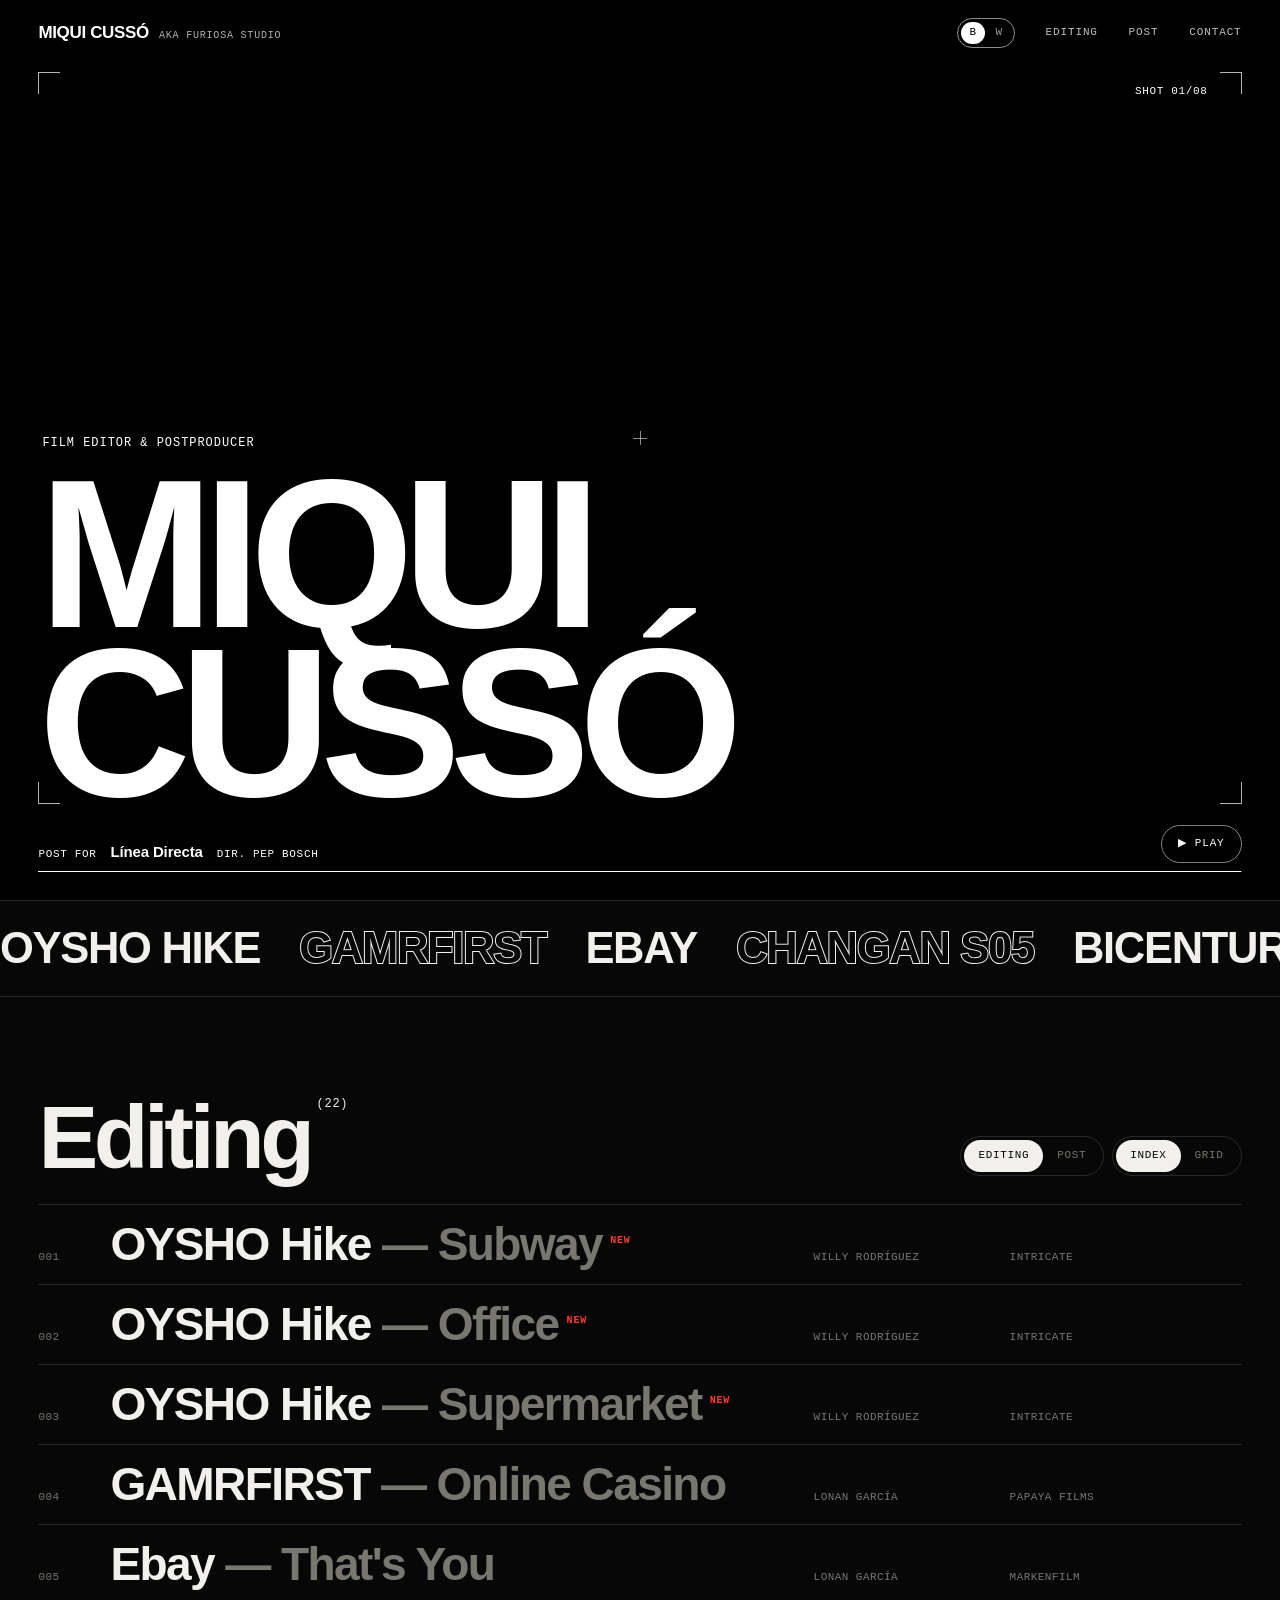
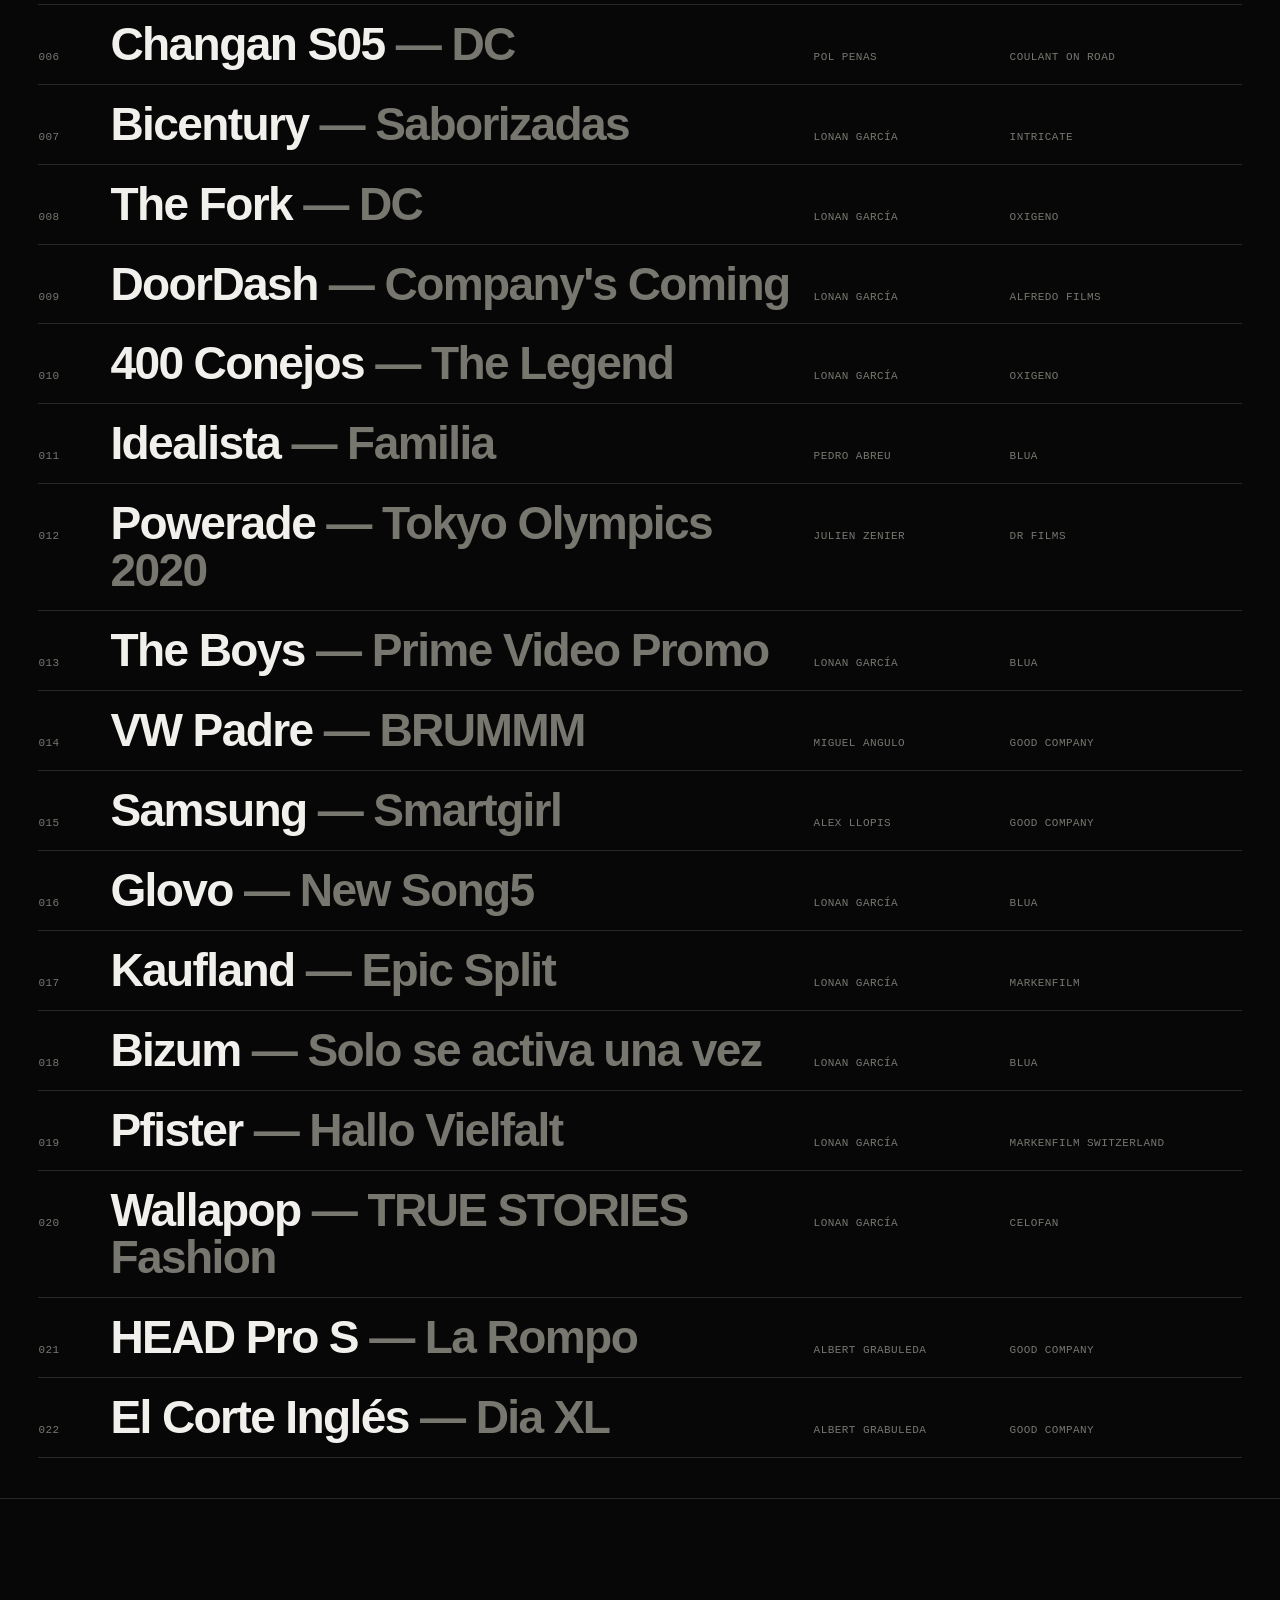
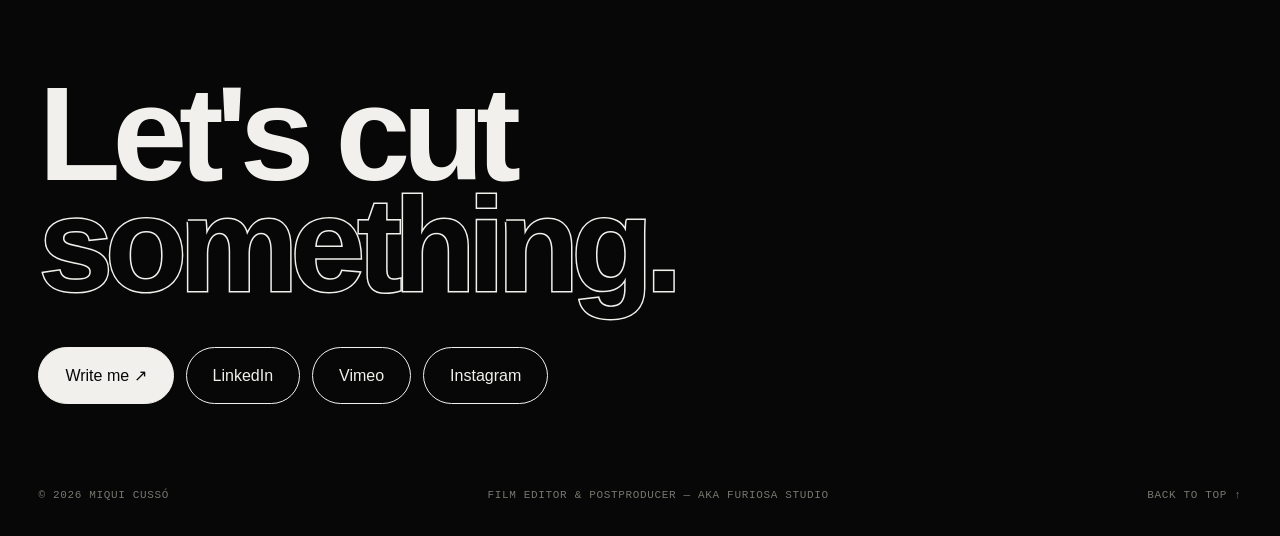
==== commit a95d8f14: "feat: portada con 8 planos al azar de lo reciente + fix línea clara arriba - Cada visita elige 8 de " ====
--- a/index.html
+++ b/index.html
@@ -2,7 +2,8 @@
 <html lang="es">
 <head>
   <meta charset="UTF-8">
-  <meta name="viewport" content="width=device-width, initial-scale=1.0">
+  <meta name="viewport" content="width=device-width, initial-scale=1.0, viewport-fit=cover">
+  <meta name="theme-color" content="#070707" id="themeColor">
   <title>MIQUI CUSSÓ — Film Editor &amp; Postproducer</title>
   <meta name="description" content="Portfolio de Miqui Cussó, montador de cine y postproductor. Edición, postproducción y acabado de spots y piezas de marca para OYSHO, EA Sports, Audi y más.">
   <link rel="canonical" href="https://miquelcusso-rgb.github.io/">
@@ -53,7 +54,7 @@
       color-scheme: light;
     }
     *, *::before, *::after { box-sizing: border-box; margin: 0; padding: 0; }
-    html { -webkit-text-size-adjust: 100%; }
+    html { -webkit-text-size-adjust: 100%; background: var(--bg); }
     body {
       background: var(--bg); color: var(--fg);
       font-family: var(--sans); font-size: 15px; line-height: 1.45;
@@ -87,7 +88,7 @@
     /* ── HERO ── */
     .hero { position: relative; height: 100svh; min-height: 520px; overflow: hidden; background: #000; color: #fff; }
     .shot {
-      position: absolute; inset: 0;
+      position: absolute; inset: -2px;
       background: #000 center / cover no-repeat;
       opacity: 0;
     }
@@ -396,8 +397,8 @@
   <div class="strip" id="strip"></div>
 </div>
 
-<script src="/assets/projects.js?v=68b7254b"></script>
-<script src="/assets/thumbs.js?v=f11f9f7f"></script>
+<script src="/assets/projects.js?v=9838195a"></script>
+<script src="/assets/thumbs.js?v=4d26ec79"></script>
 <script src="https://player.vimeo.com/api/player.js" async id="vimeoSdk"></script>
 <script>
 (() => {
@@ -472,10 +473,26 @@
     $('nowCred').textContent = p.director && p.director !== '—' ? 'dir. ' + p.director : '';
     const sc = $('scrub'); sc.classList.remove('run'); void sc.offsetWidth; sc.classList.add('run');
   }
+  // Portada: 8 planos al azar en cada visita, elegidos de la mitad superior de
+  // Editing y de Post (lo más reciente) y nunca de hace más de 5 años
+  // (fecha de subida a Vimeo, en assets/thumbs.js → VDATES).
+  let heroPool = null;
+  function pickReel() {
+    if (heroPool) return heroPool;
+    const dates = window.VDATES || {};
+    const cutoff = new Date(); cutoff.setFullYear(cutoff.getFullYear() - 5);
+    const recent = p => !dates[p.vimeo_id] || new Date(dates[p.vimeo_id]) >= cutoff;
+    const top = s => P[s].slice(0, Math.ceil(P[s].length / 2)).map(p => ({ ...p, set: s }));
+    const seen = new Set();
+    const pool = [...top('editing'), ...top('post')]
+      .filter(p => recent(p) && !isPlaceholder(p) && !seen.has(p.vimeo_id) && seen.add(p.vimeo_id));
+    for (let i = pool.length - 1; i > 0; i--) { const j = Math.floor(Math.random() * (i + 1)); [pool[i], pool[j]] = [pool[j], pool[i]]; }
+    heroPool = pool.slice(0, 8);
+    return heroPool;
+  }
   function startHero() {
     clearInterval(heroTimer); shot = -1;
-    const feat = (window.FEATURED || []).map(id => byId[id]).filter(Boolean);
-    reel = (feat.length ? feat : all).filter(p => !isPlaceholder(p));
+    reel = pickReel();
     if (!reel.length) reel = all.slice(0, 8);
     $('shotT').textContent = String(reel.length).padStart(2, '0');
     reel.forEach(p => { const i = new Image(); i.src = big(p); });
@@ -642,7 +659,7 @@
   addEventListener('popstate', route);
 
   // ── Tema B W ──
-  function syncBw() { const l = document.documentElement.dataset.theme === 'light'; $('bw').setAttribute('aria-label', l ? 'Switch to black' : 'Switch to white'); }
+  function syncBw() { const l = document.documentElement.dataset.theme === 'light'; $('themeColor').setAttribute('content', l ? '#f1f0ec' : '#070707'); $('bw').setAttribute('aria-label', l ? 'Switch to black' : 'Switch to white'); }
   $('bw').addEventListener('click', () => {
     const l = document.documentElement.dataset.theme !== 'light';
     document.documentElement.dataset.theme = l ? 'light' : 'dark';
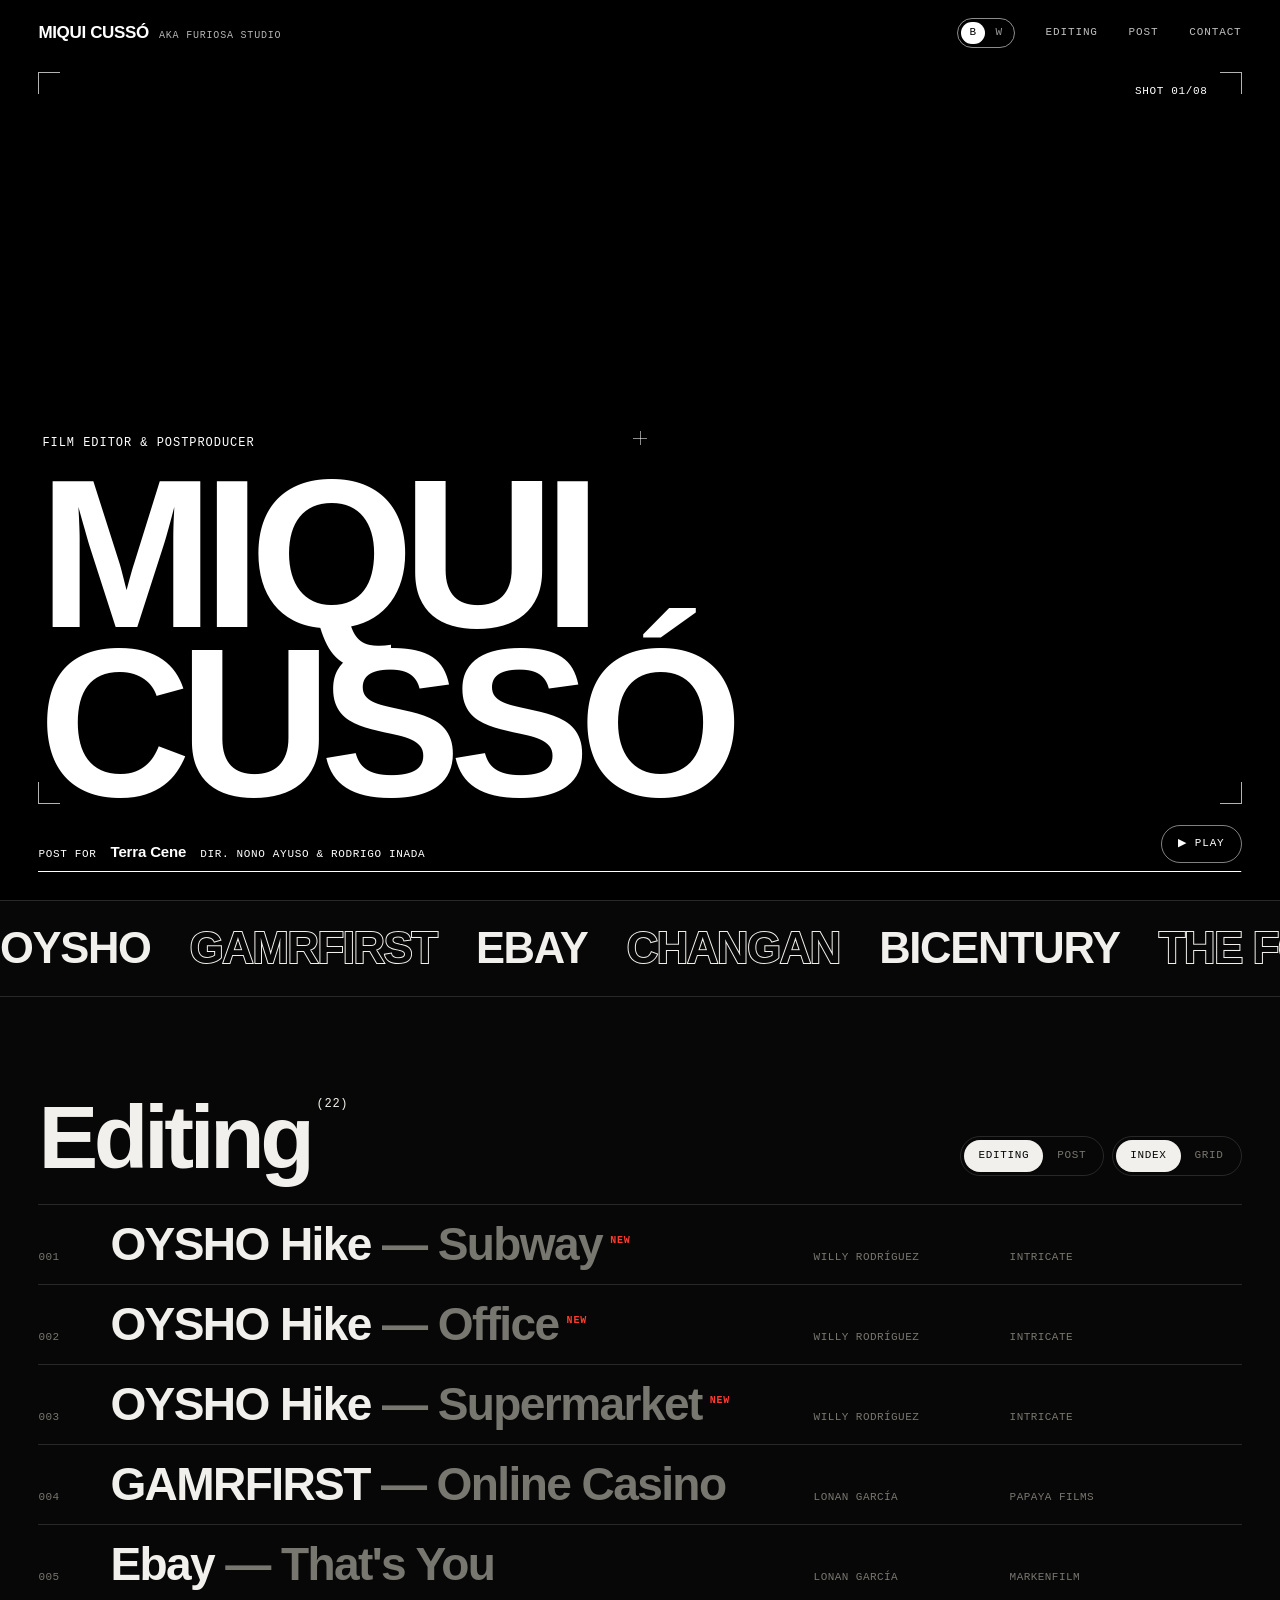
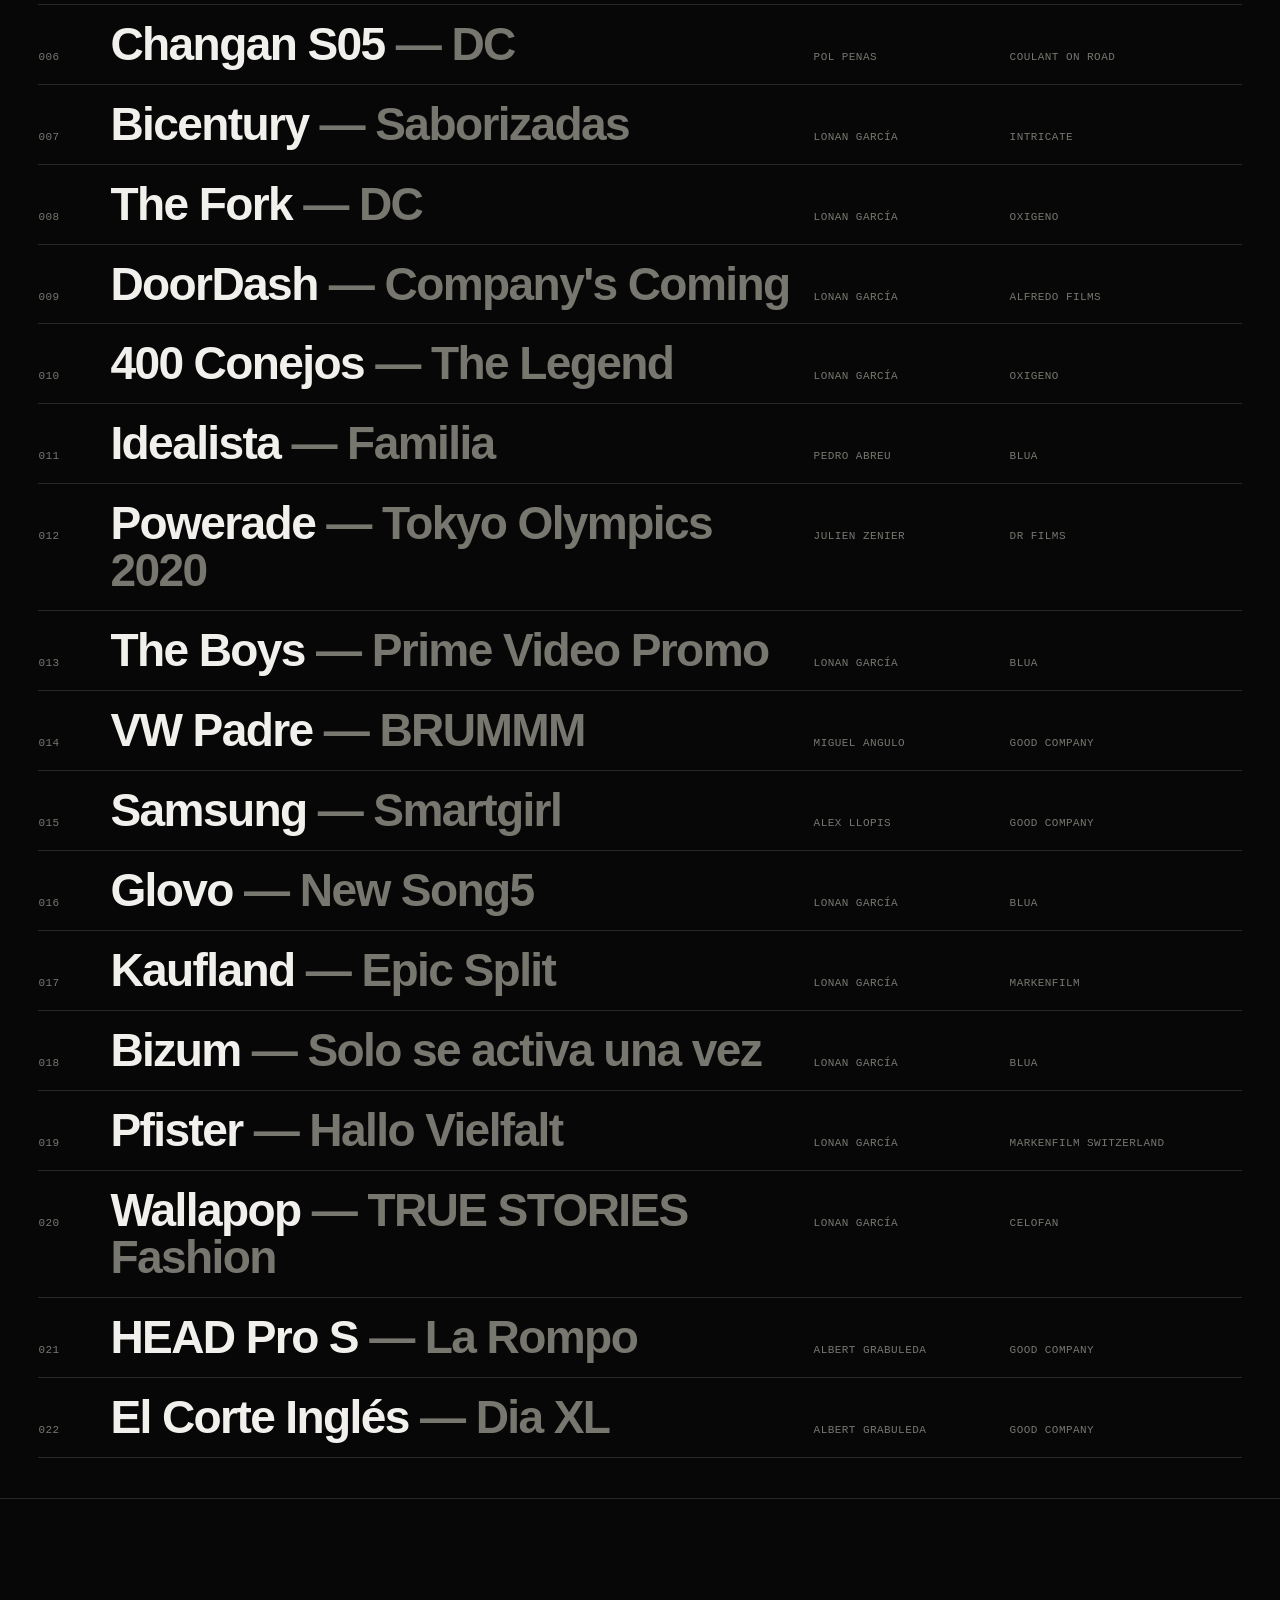
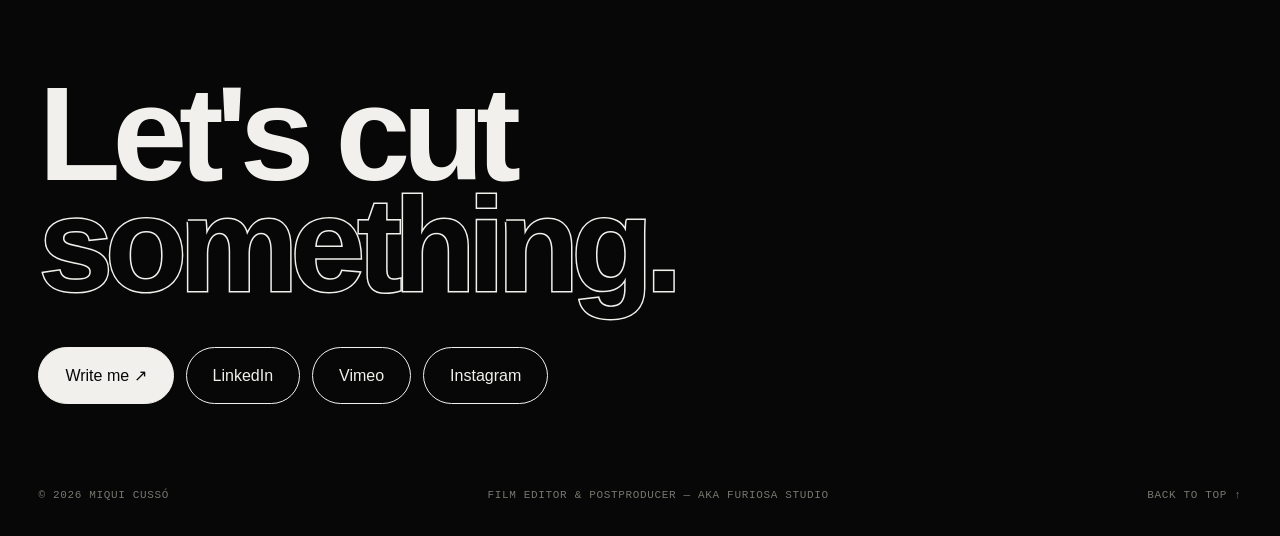
==== commit 21656b85: "feat: cinta de marcas curada a mano (window.BRANDS) OYSHO, HEAD, EA Sports, Changan, LOEWE y Volkswa" ====
--- a/index.html
+++ b/index.html
@@ -397,7 +397,7 @@
   <div class="strip" id="strip"></div>
 </div>
 
-<script src="/assets/projects.js?v=9838195a"></script>
+<script src="/assets/projects.js?v=d5d3bb48"></script>
 <script src="/assets/thumbs.js?v=4d26ec79"></script>
 <script src="https://player.vimeo.com/api/player.js" async id="vimeoSdk"></script>
 <script>
@@ -503,7 +503,7 @@
 
   // ── Ticker de marcas ──
   function buildTicker() {
-    const brands = [...new Set(all.map(p => p.titulo.split(' — ')[0].trim()))];
+    const brands = window.BRANDS || [...new Set(all.map(p => p.titulo.split(' — ')[0].trim()))];
     const html = brands.map(b => `<span>${b}</span>`).join('');
     $('ticker').innerHTML = html + html;
   }
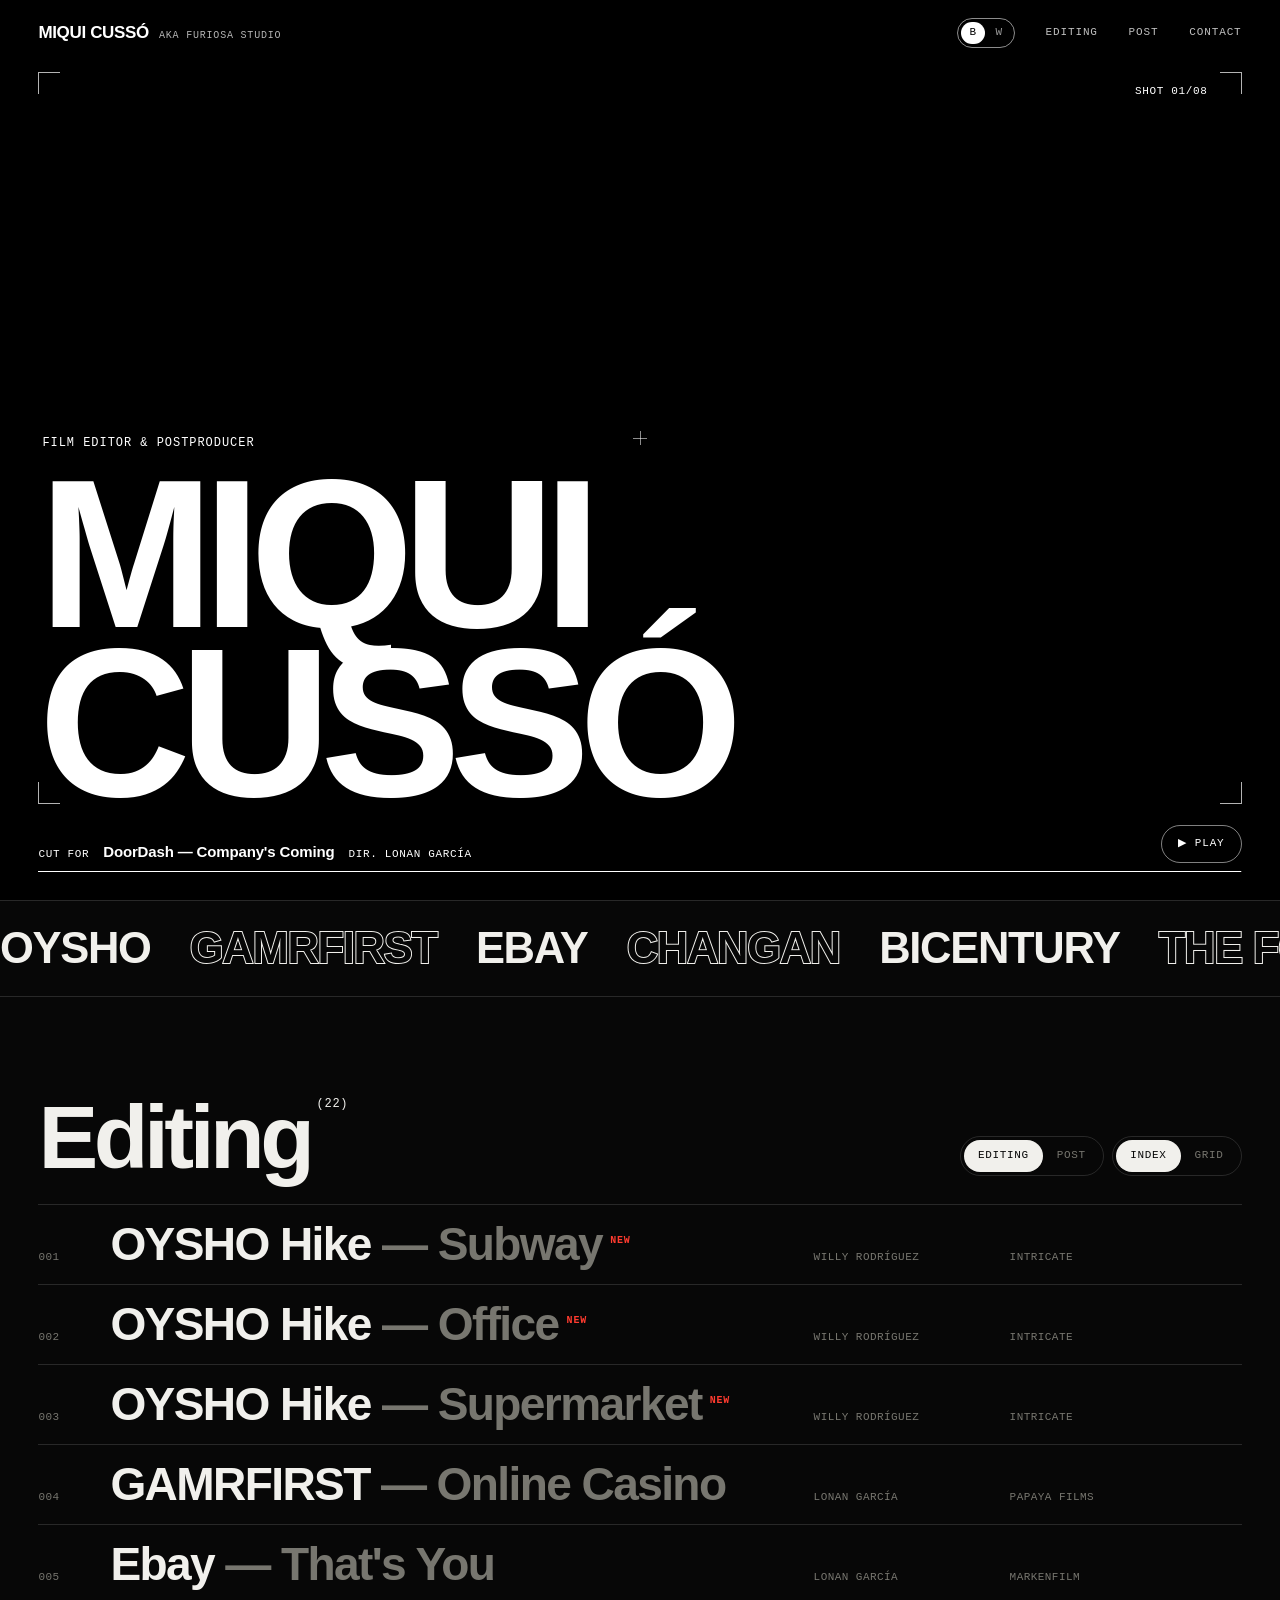
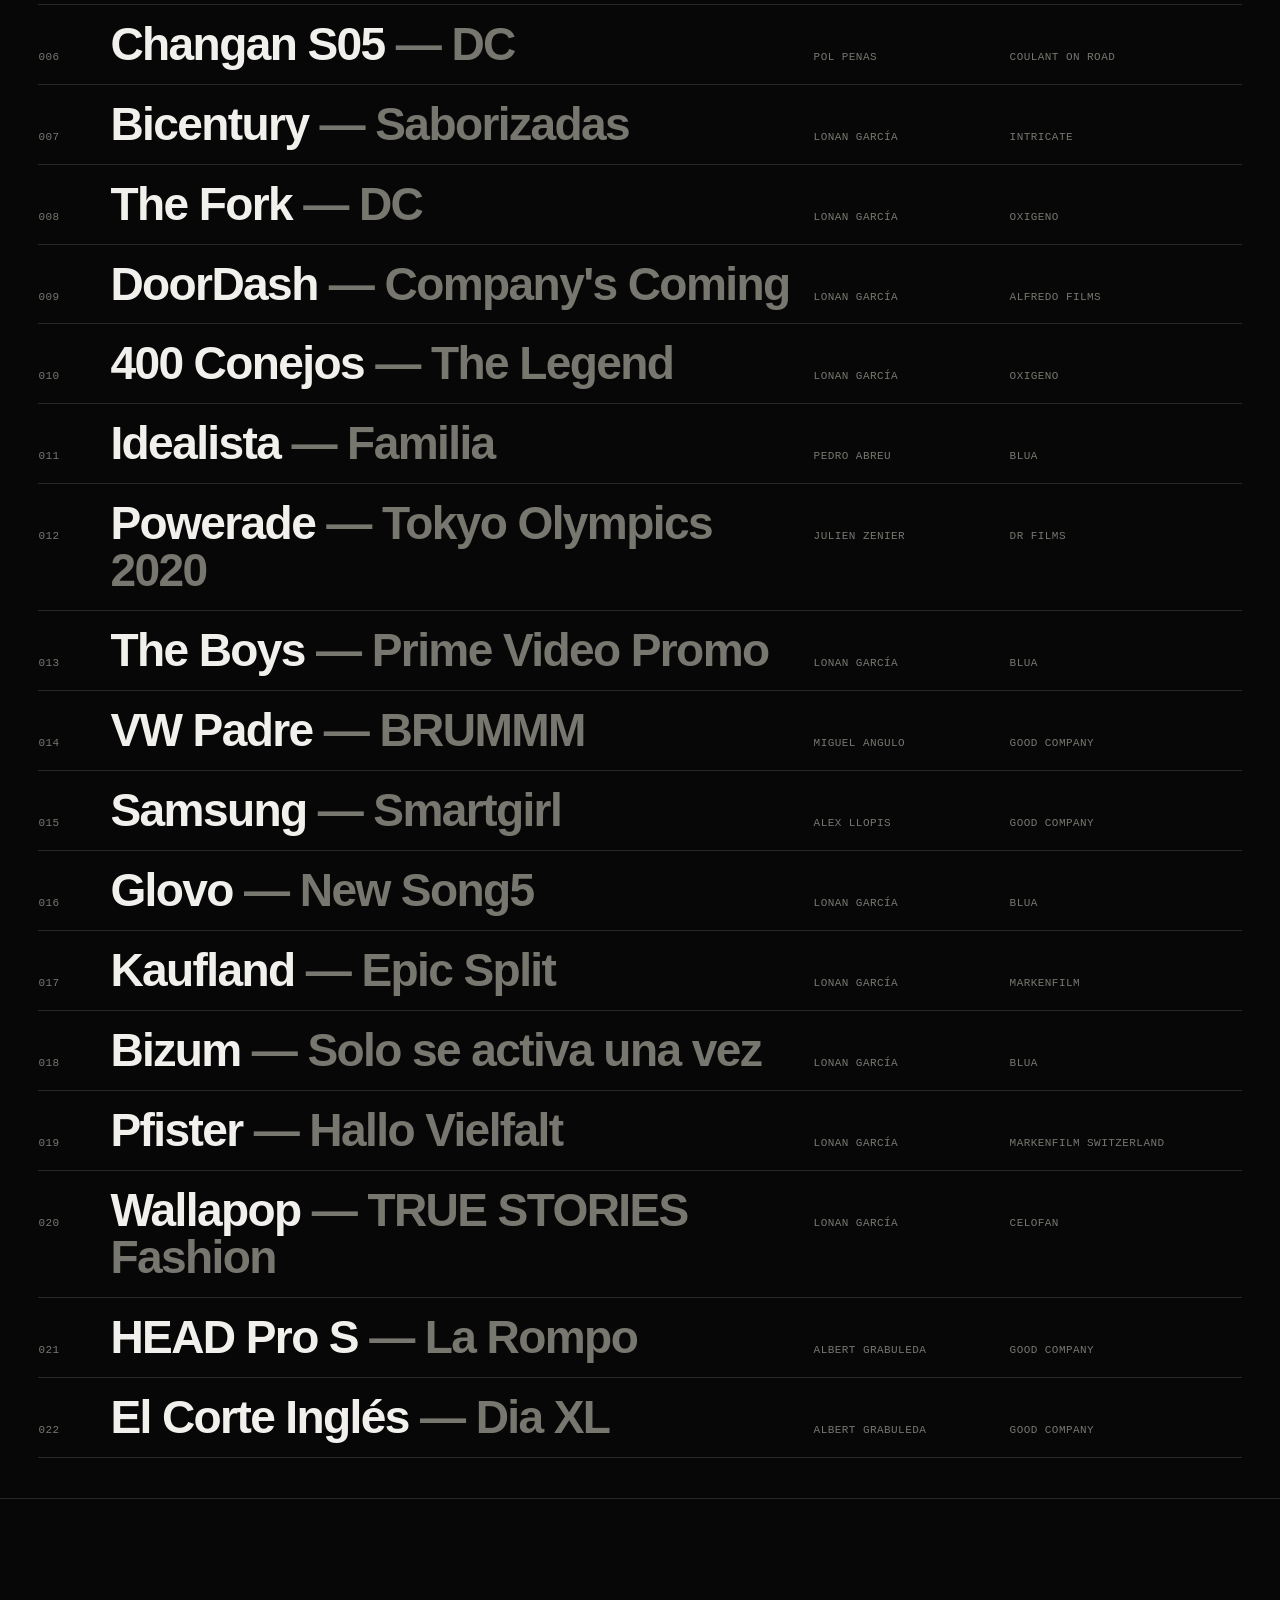
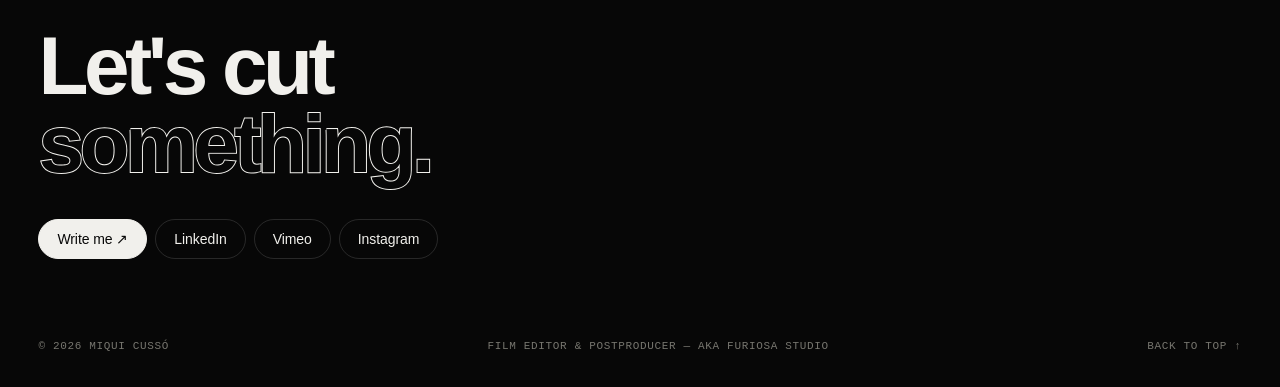
==== commit a2bb9d48: "style: contacto más contenido y botones más pequeños con borde suave Co-Authored-By: Claude Opus 5.5" ====
--- a/index.html
+++ b/index.html
@@ -233,19 +233,20 @@
     .strip button.cur::after { content: ''; position: absolute; left: 0; right: 0; bottom: -6px; height: 2px; background: var(--rec); }
 
     /* ── CONTACT ── */
-    .contact { padding: clamp(80px, 14vw, 200px) var(--pad) 60px; border-top: 1px solid var(--line); }
-    .contact h2 { font-weight: 800; font-size: clamp(48px, 10.5vw, 190px); letter-spacing: -.06em; line-height: .82; }
-    .contact h2 .out { -webkit-text-stroke: 3px var(--fg); paint-order: stroke fill; color: var(--bg); }
-    .contact-row { display: flex; flex-wrap: wrap; gap: 12px; margin-top: 48px; align-items: center; }
-    .pill { display: inline-flex; align-items: center; gap: 10px; padding: 16px 26px; border: 1px solid var(--fg); border-radius: 999px; font-weight: 500; font-size: 16px; transition: background .2s, color .2s; }
-    .pill:hover, .pill.solid { background: var(--fg); color: var(--bg); }
+    .contact { padding: clamp(64px, 10vw, 140px) var(--pad) 56px; border-top: 1px solid var(--line); }
+    .contact h2 { font-weight: 800; font-size: clamp(40px, 6.4vw, 112px); letter-spacing: -.055em; line-height: .95; }
+    .contact h2 .out { -webkit-text-stroke: 2px var(--fg); paint-order: stroke fill; color: var(--bg); }
+    .contact-row { display: flex; flex-wrap: wrap; gap: 8px; margin-top: 36px; align-items: center; }
+    .pill { display: inline-flex; align-items: center; gap: 8px; height: 40px; padding: 0 18px; border: 1px solid var(--line); border-radius: 999px; font-weight: 500; font-size: 14px; letter-spacing: -.005em; transition: background .2s, color .2s, border-color .2s; }
+    .pill:hover { border-color: var(--fg); }
+    .pill.solid { background: var(--fg); color: var(--bg); border-color: var(--fg); }
     .pill.solid:hover { background: transparent; color: var(--fg); }
-    .pill.social svg { display: none; width: 20px; height: 20px; fill: currentColor; }
+    .pill.social svg { display: none; width: 16px; height: 16px; fill: currentColor; }
     @media (max-width: 760px) {
       /* Móvil: Write me + 3 logos en una sola línea */
       .contact-row { flex-wrap: nowrap; gap: 10px; }
-      .pill.solid { flex: 1 1 auto; justify-content: center; padding: 15px 18px; white-space: nowrap; }
-      .pill.social { flex: 0 0 auto; width: 52px; height: 52px; padding: 0; justify-content: center; }
+      .pill.solid { flex: 1 1 auto; justify-content: center; height: 44px; padding: 0 18px; white-space: nowrap; }
+      .pill.social { flex: 0 0 auto; width: 44px; height: 44px; padding: 0; justify-content: center; }
       .pill.social span { display: none; }
       .pill.social svg { display: block; }
     }
